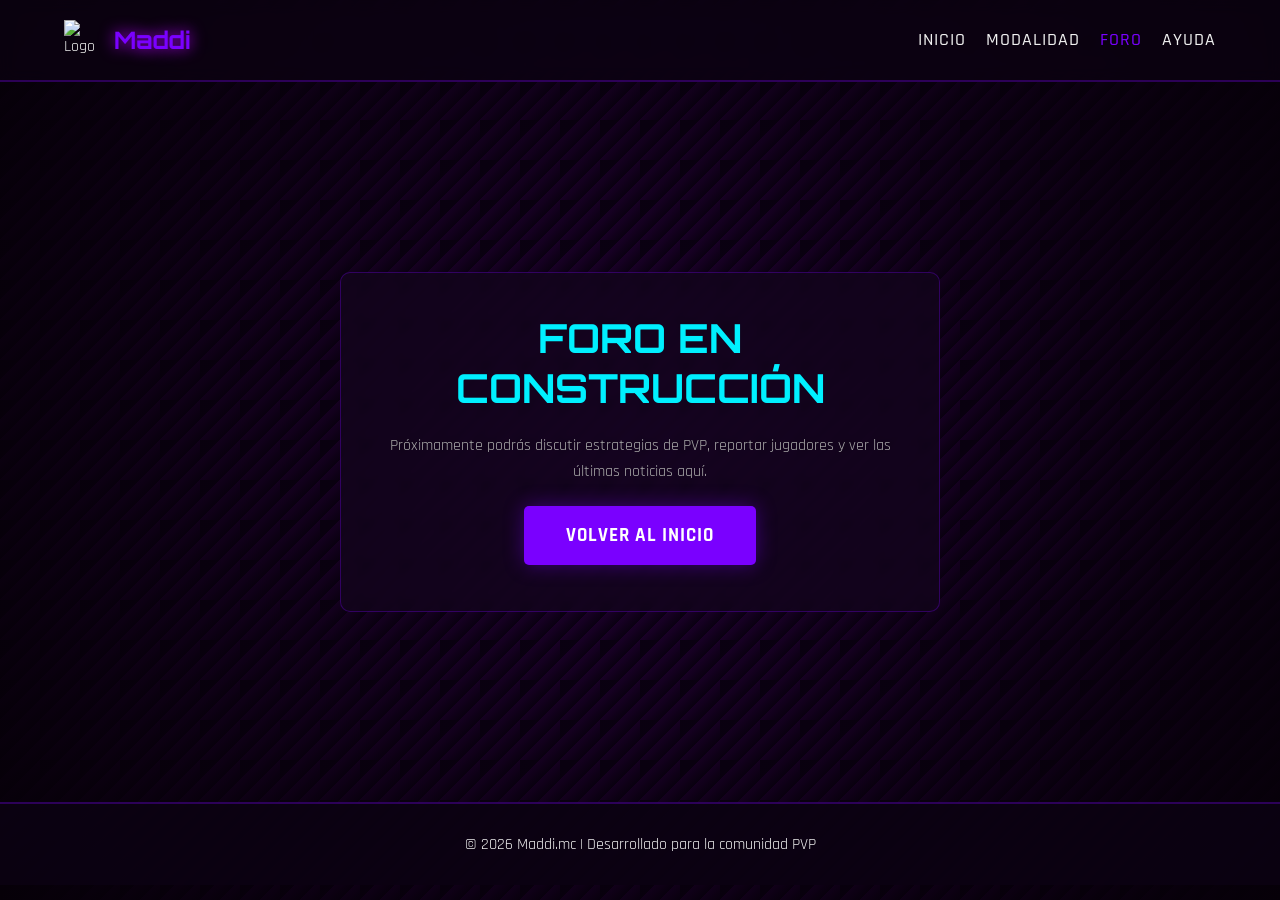
==== pages/foro.html @ 9403ec38 "primera version" ====
<!DOCTYPE html>
<html lang="es">
<head>
    <meta charset="UTF-8">
    <meta name="viewport" content="width=device-width, initial-scale=1.0">
    <title>Foro - Maddi</title>
    <link rel="stylesheet" href="../styles.css">
    <link href="https://fonts.googleapis.com/css2?family=Orbitron:wght@400;700;900&family=Rajdhani:wght@300;500;700&display=swap" rel="stylesheet">
    <link rel="stylesheet" href="https://cdnjs.cloudflare.com/ajax/libs/font-awesome/6.0.0/css/all.min.css">
</head>
<body>
    <div id="war-background"></div>
    <div id="overlay"></div>
    <canvas id="particles-canvas"></canvas>
    
    <nav>
        <div class="nav-brand">
            <img src="../img/icono_maddi.png" alt="Logo Maddi" class="nav-logo">
            <h1>Maddi</h1>
        </div>
        <div class="nav-links">
            <a href="../index.html">Inicio</a>
            <a href="../index.html#fullpvp">Modalidad</a>
            <a href="#" style="color: var(--violet-main);">Foro</a>
            <a href="ayuda.html">Ayuda</a>
        </div>
    </nav>

    <div style="min-height: 80vh; display: flex; justify-content: center; align-items: center; text-align: center; padding: 50px;">
        <div class="info-card" style="max-width: 600px; padding: 40px;">
            <h2 style="font-family: 'Orbitron', sans-serif; font-size: 2.5rem; color: var(--neon-cyan);">FORO EN CONSTRUCCIÓN</h2>
            <p style="margin-top: 20px; color: #aaa;">Próximamente podrás discutir estrategias de PVP, reportar jugadores y ver las últimas noticias aquí.</p>
            <br>
            <a href="../index.html" class="btn btn-store" style="display: inline-block;">Volver al Inicio</a>
        </div>
    </div>

    <footer style="text-align: center; padding: 30px; border-top: 2px solid rgba(122, 0, 255, 0.3); background: rgba(12, 2, 18, 0.9);">
        <p>© 2026 Maddi.mc | Desarrollado para la comunidad PVP</p>
    </footer>

    <script src="../jv.js"></script>
</body>
</html>
---- styles.css ----
/* ===== VARIABLES & RESET ===== */
:root {
    --violet-dark: #0c0212;
    --violet-main: #7a00ff;
    --violet-glow: #b300ff;
    --neon-cyan: #00f0ff;
    --text-white: #f0f0f0;
    --bg-overlay: rgba(0, 0, 0, 0.85);
}
* { margin: 0; padding: 0; box-sizing: border-box; }
body {
    background-color: var(--violet-dark);
    color: var(--text-white);
    font-family: 'Rajdhani', sans-serif;
    overflow-x: hidden;
    min-height: 100vh;
}
a { text-decoration: none; color: inherit; transition: 0.3s; }

/* ===== BACKGROUND MOVIMIENTO GUERRA ===== */
#war-background {
    position: fixed;
    top: 0; left: 0; width: 100%; height: 100%;
    z-index: -2;
    background: linear-gradient(135deg, #0b0014 25%, #1f0030 25%, #0b0014 50%, #1f0030 50%, #0b0014 75%, #1f0030 75%, #0b0014 100%);
    background-size: 40px 40px;
    animation: moveWarBG 20s linear infinite;
}
@keyframes moveWarBG {
    0% { background-position: 0 0; }
    100% { background-position: 40px 40px; }
}

/* OVERLAY OSCURO + PARTÍCULAS DE GUERRA */
#overlay {
    position: fixed;
    top: 0; left: 0; width: 100%; height: 100%;
    background: radial-gradient(circle at center, transparent 0%, #060008 100%);
    z-index: -1;
}
#particles-canvas {
    position: fixed;
    top: 0; left: 0; width: 100%; height: 100%;
    z-index: -1;
    pointer-events: none;
}

/* ===== NAVBAR ===== */
nav {
    display: flex;
    justify-content: space-between;
    align-items: center;
    padding: 20px 5%;
    background: rgba(12, 2, 18, 0.7);
    backdrop-filter: blur(8px);
    border-bottom: 2px solid rgba(122, 0, 255, 0.3);
    position: sticky;
    top: 0;
    z-index: 10;
}
.nav-brand { display: flex; align-items: center; gap: 10px; }
.nav-logo { width: 40px; height: 40px; object-fit: contain; }
.nav-brand h1 { font-family: 'Orbitron', sans-serif; color: var(--violet-main); text-shadow: 0 0 15px var(--violet-glow); font-size: 1.5rem; }
.nav-links { display: flex; gap: 20px; }
.nav-links a { font-size: 1.1rem; font-weight: 500; letter-spacing: 1px; text-transform: uppercase; }
.nav-links a:hover { color: var(--violet-main); text-shadow: 0 0 15px var(--violet-glow); }

/* ===== HERO SECTION ===== */
#hero {
    display: flex;
    flex-direction: column;
    align-items: center;
    justify-content: center;
    min-height: 85vh;
    text-align: center;
    padding: 40px 20px;
}
.main-logo { font-family: 'Orbitron', sans-serif; font-size: 6rem; font-weight: 900; background: linear-gradient(135deg, #a855f7, #7a00ff, #00f0ff); -webkit-background-clip: text; -webkit-text-fill-color: transparent; text-shadow: 0 0 40px rgba(122, 0, 255, 0.4); margin-bottom: 10px; letter-spacing: 5px; }
.ip-address { font-size: 1.5rem; background: rgba(122, 0, 255, 0.2); padding: 10px 30px; border-radius: 30px; border: 1px solid var(--violet-main); display: inline-block; margin-bottom: 30px; cursor: pointer; transition: 0.3s; }
.ip-address:hover { background: rgba(122, 0, 255, 0.4); box-shadow: 0 0 20px var(--violet-glow); }
.buttons { display: flex; gap: 20px; flex-wrap: wrap; justify-content: center; }
.btn {
    display: inline-flex;
    align-items: center;
    gap: 10px;
    padding: 15px 40px;
    border-radius: 5px;
    font-weight: 700;
    font-size: 1.2rem;
    text-transform: uppercase;
    border: 2px solid transparent;
    letter-spacing: 1px;
    position: relative;
    overflow: hidden;
}
.btn-discord { background: #5865F2; color: #fff; box-shadow: 0 0 20px rgba(88, 101, 242, 0.4); }
.btn-discord:hover { transform: scale(1.05); box-shadow: 0 0 40px rgba(88, 101, 242, 0.6); }
.btn-store { background: var(--violet-main); color: #fff; box-shadow: 0 0 20px rgba(122, 0, 255, 0.4); }
.btn-store:hover { transform: scale(1.05); box-shadow: 0 0 40px rgba(122, 0, 255, 0.6); }

/* ===== GENERAL SECTIONS ===== */
section { padding: 80px 10%; }
.section-title { font-family: 'Orbitron', sans-serif; font-size: 2.5rem; text-align: center; color: #fff; margin-bottom: 40px; border-bottom: 3px solid var(--violet-main); padding-bottom: 15px; display: inline-block; }
.box-grid { display: grid; grid-template-columns: repeat(auto-fit, minmax(300px, 1fr)); gap: 30px; }
.info-card {
    background: rgba(20, 5, 30, 0.6);
    border: 1px solid rgba(122, 0, 255, 0.3);
    padding: 25px;
    border-radius: 10px;
    transition: 0.3s;
    backdrop-filter: blur(4px);
}
.info-card:hover { border-color: var(--violet-glow); transform: translateY(-10px); box-shadow: 0 10px 30px rgba(122, 0, 255, 0.2); }
.info-card h3 { color: var(--violet-main); margin-bottom: 15px; font-size: 1.5rem; }
.info-card p { line-height: 1.6; color: #cccccc; }
.event-item {
    display: flex;
    justify-content: space-between;
    align-items: center;
    padding: 10px 0;
    border-bottom: 1px solid rgba(255,255,255,0.05);
}
.event-item:last-child { border: none; }
.event-badge { padding: 5px 15px; border-radius: 20px; font-size: 0.8rem; font-weight: bold; color: white; }

/* ===== ONLINE PLAYERS ===== */
#online-stats { text-align: center; padding: 40px 10%; background: rgba(0, 0, 0, 0.3); }
.counter-box { display: flex; justify-content: center; align-items: center; gap: 20px; flex-wrap: wrap; }
.online-num { font-family: 'Orbitron', sans-serif; font-size: 4rem; color: var(--neon-cyan); text-shadow: 0 0 20px var(--neon-cyan); }
.online-label { font-size: 1.2rem; text-transform: uppercase; letter-spacing: 2px; opacity: 0.8; }

/* ===== TABLE ===== */
.table-container { overflow-x: auto; }
table { width: 100%; border-collapse: collapse; margin-top: 20px; background: rgba(20, 5, 30, 0.5); border-radius: 10px; overflow: hidden; }
thead { background: var(--violet-main); color: white; }
th, td { padding: 15px 20px; text-align: left; border-bottom: 1px solid rgba(255,255,255,0.1); }
tr:hover { background: rgba(122, 0, 255, 0.1); }

/* ===== RESPONSIVE ===== */
@media (max-width: 768px) {
    .main-logo { font-size: 3.5rem; }
    .buttons { flex-direction: column; width: 100%; max-width: 300px; }
    .btn { justify-content: center; width: 100%; }
    nav { flex-direction: column; gap: 20px; }
}
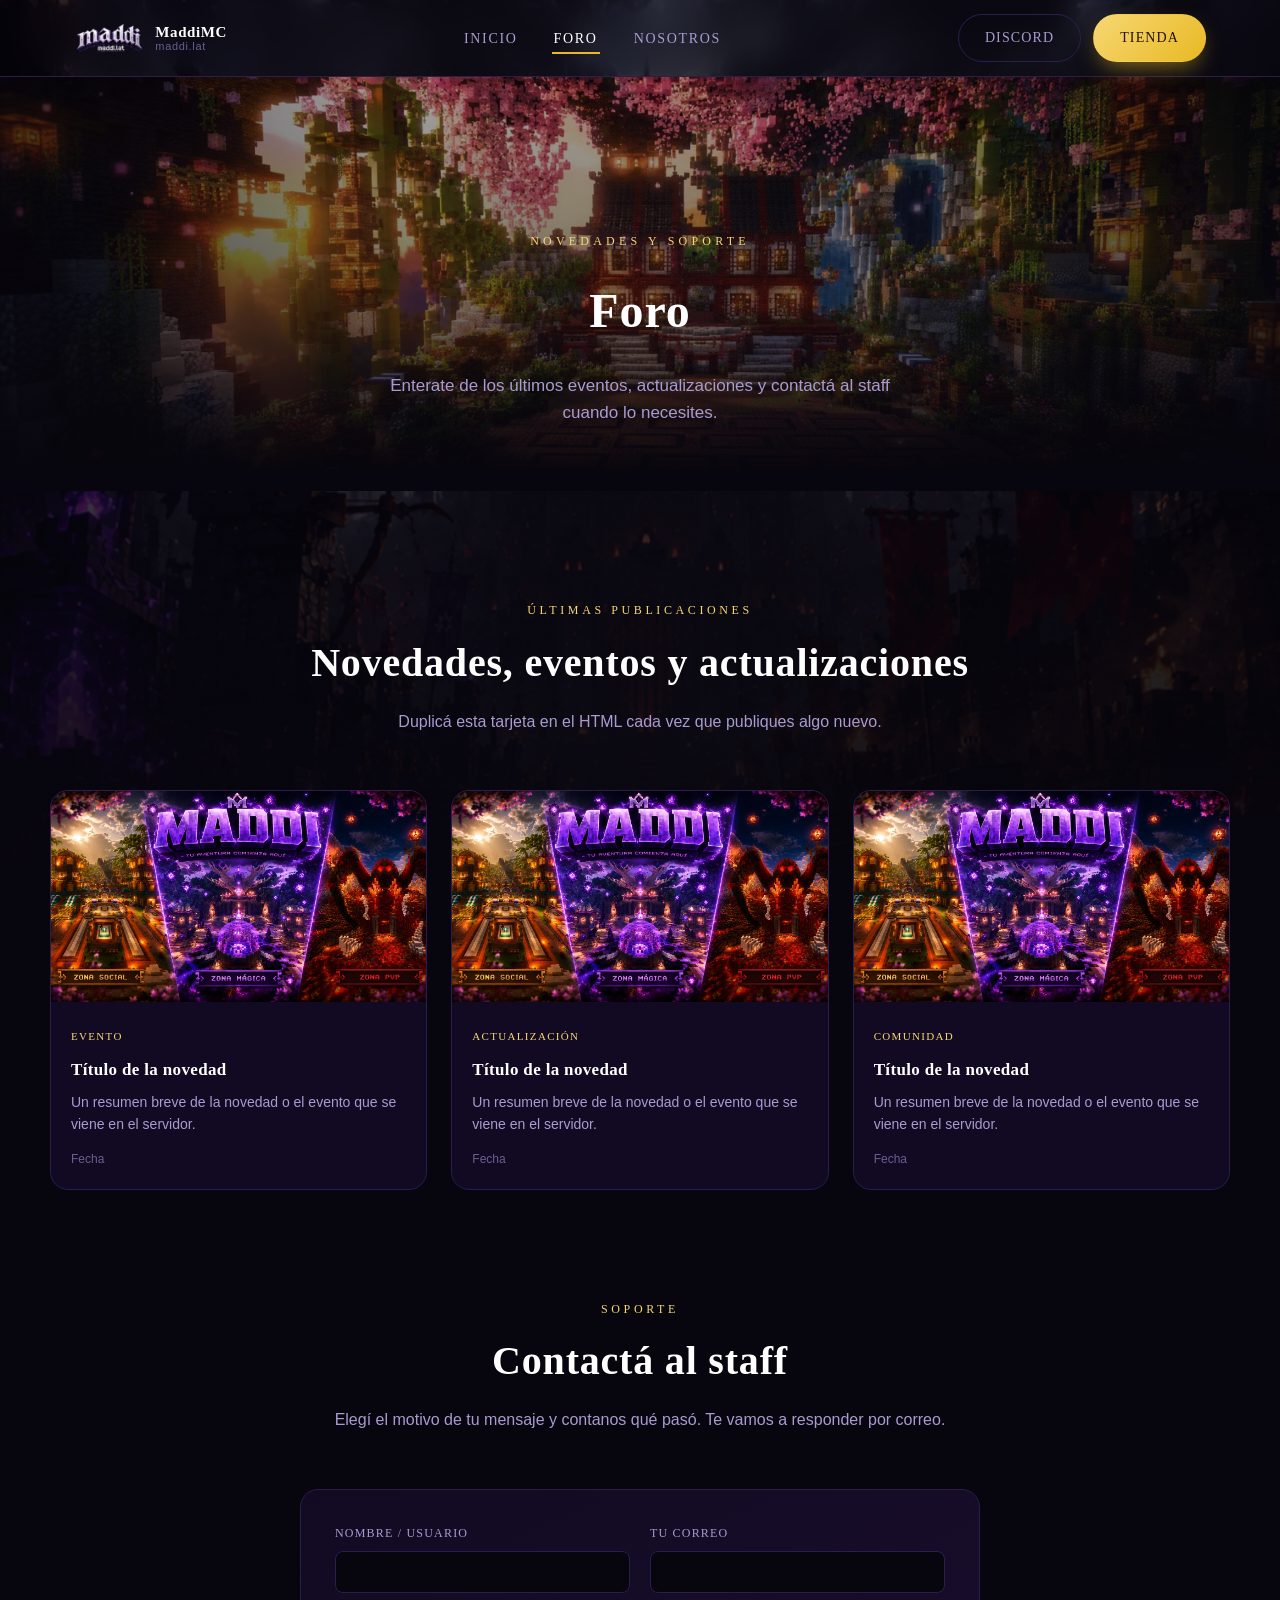
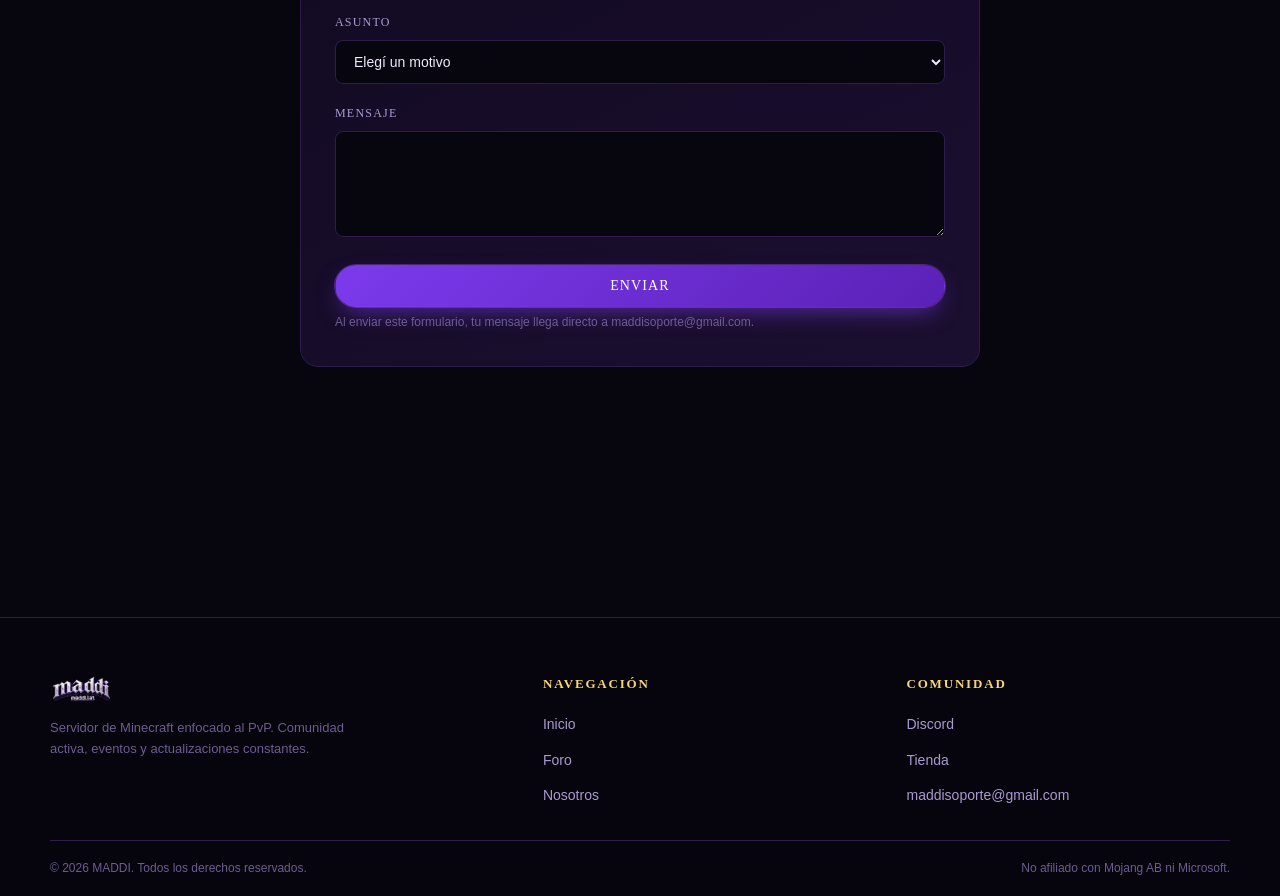
==== commit c0e7f6a3: "se puso otra plantila lpm" ====
--- a/pages/foro.html
+++ b/pages/foro.html
@@ -1,44 +1,202 @@
 <!DOCTYPE html>
 <html lang="es">
 <head>
-    <meta charset="UTF-8">
-    <meta name="viewport" content="width=device-width, initial-scale=1.0">
-    <title>Foro - Maddi</title>
-    <link rel="stylesheet" href="../styles.css">
-    <link href="https://fonts.googleapis.com/css2?family=Orbitron:wght@400;700;900&family=Rajdhani:wght@300;500;700&display=swap" rel="stylesheet">
-    <link rel="stylesheet" href="https://cdnjs.cloudflare.com/ajax/libs/font-awesome/6.0.0/css/all.min.css">
+<meta charset="UTF-8">
+<meta name="viewport" content="width=device-width, initial-scale=1, shrink-to-fit=no">
+<title>Foro — MADDI</title>
+<meta name="description" content="Novedades, eventos, actualizaciones y contacto con el soporte de MADDI.">
+<link rel="icon" type="image/webp" href="../img/logo.webp">
+<link rel="preconnect" href="https://fonts.googleapis.com">
+<link rel="preconnect" href="https://fonts.gstatic.com" crossorigin>
+<link href="https://fonts.googleapis.com/css2?family=Cinzel:wght@500;600;700;900&family=Inter:wght@400;500;600&display=swap" rel="stylesheet">
+<link rel="stylesheet" href="../style.css">
 </head>
 <body>
-    <div id="war-background"></div>
-    <div id="overlay"></div>
-    <canvas id="particles-canvas"></canvas>
-    
-    <nav>
-        <div class="nav-brand">
-            <img src="../img/icono_maddi.png" alt="Logo Maddi" class="nav-logo">
-            <h1>Maddi</h1>
-        </div>
-        <div class="nav-links">
-            <a href="../index.html">Inicio</a>
-            <a href="../index.html#fullpvp">Modalidad</a>
-            <a href="#" style="color: var(--violet-main);">Foro</a>
-            <a href="ayuda.html">Ayuda</a>
-        </div>
-    </nav>
-
-    <div style="min-height: 80vh; display: flex; justify-content: center; align-items: center; text-align: center; padding: 50px;">
-        <div class="info-card" style="max-width: 600px; padding: 40px;">
-            <h2 style="font-family: 'Orbitron', sans-serif; font-size: 2.5rem; color: var(--neon-cyan);">FORO EN CONSTRUCCIÓN</h2>
-            <p style="margin-top: 20px; color: #aaa;">Próximamente podrás discutir estrategias de PVP, reportar jugadores y ver las últimas noticias aquí.</p>
-            <br>
-            <a href="../index.html" class="btn btn-store" style="display: inline-block;">Volver al Inicio</a>
-        </div>
-    </div>
-
-    <footer style="text-align: center; padding: 30px; border-top: 2px solid rgba(122, 0, 255, 0.3); background: rgba(12, 2, 18, 0.9);">
-        <p>© 2026 Maddi.mc | Desarrollado para la comunidad PVP</p>
-    </footer>
-
-    <script src="../jv.js"></script>
+
+<div class="bg-scene" aria-hidden="true">
+  <img class="bg-scene__image" src="../img/fondol.webp" alt="">
+  <div class="bg-scene__lightning bg-scene__lightning--a"></div>
+  <div class="bg-scene__lightning bg-scene__lightning--b"></div>
+  <div class="bg-scene__sparkles" aria-hidden="true">
+    <span class="spark spark--v1"></span>
+    <span class="spark spark--v2"></span>
+    <span class="spark spark--v3"></span>
+    <span class="spark spark--c1"></span>
+    <span class="spark spark--c2"></span>
+    <span class="spark spark--c3"></span>
+  </div>
+  <div class="bg-scene__vignette"></div>
+</div>
+
+<header class="site-header">
+  <nav class="nav">
+    <a href="../index.html" class="nav__brand">
+      <img src="../img/logo.webp" alt="MADDI">
+      <span class="nav__brand-text">
+        <span class="nav__brand-title">MaddiMC</span>
+        <span class="nav__brand-ip">maddi.lat</span>
+      </span>
+    </a>
+    <button class="nav__toggle" aria-label="Abrir menú" aria-expanded="false">☰</button>
+    <ul class="nav__links">
+      <li><a href="../index.html">Inicio</a></li>
+      <li><a href="foro.html" aria-current="page">Foro</a></li>
+      <li><a href="nosotros.html">Nosotros</a></li>
+    </ul>
+    <div class="nav__actions">
+      <a class="btn btn--ghost" href="https://discord.gg/pamfXC4zZ" target="_blank" rel="noopener">Discord</a>
+      <a class="btn btn--gold" href="#" target="_blank" rel="noopener">Tienda</a>
+    </div>
+  </nav>
+</header>
+
+<main>
+
+  <section class="hero hero--compact">
+    <img class="hero__bg" src="../img/banner.webp" alt="">
+    <div class="hero__overlay"></div>
+    <div class="hero__particles" aria-hidden="true"></div>
+    <div class="hero__content">
+      <span class="hero__eyebrow">Novedades y soporte</span>
+      <h1 style="font-size:clamp(30px,5vw,48px);">Foro</h1>
+      <p class="hero__tagline">Enterate de los últimos eventos, actualizaciones y contactá al staff cuando lo necesites.</p>
+    </div>
+  </section>
+
+  <!-- ============ NOVEDADES ============ -->
+  <section class="section container">
+    <div class="section__head">
+      <span class="section__eyebrow">Últimas publicaciones</span>
+      <h2 class="section__title">Novedades, eventos y actualizaciones</h2>
+      <p class="section__lede" style="margin-inline:auto;">Duplicá esta tarjeta en el HTML cada vez que publiques algo nuevo.</p>
+    </div>
+
+    <div class="news-grid">
+      <article class="news-card">
+        <div class="news-card__img">
+          <!-- Reemplazar por la imagen real de la publicación -->
+          <img src="../img/zonas-banner.webp" alt="">
+        </div>
+        <div class="news-card__body">
+          <span class="news-card__tag">Evento</span>
+          <h3 class="news-card__title">Título de la novedad</h3>
+          <p class="news-card__excerpt">Un resumen breve de la novedad o el evento que se viene en el servidor.</p>
+          <p class="news-card__date">Fecha</p>
+        </div>
+      </article>
+
+      <article class="news-card">
+        <div class="news-card__img">
+          <img src="../img/zonas-banner.webp" alt="">
+        </div>
+        <div class="news-card__body">
+          <span class="news-card__tag">Actualización</span>
+          <h3 class="news-card__title">Título de la novedad</h3>
+          <p class="news-card__excerpt">Un resumen breve de la novedad o el evento que se viene en el servidor.</p>
+          <p class="news-card__date">Fecha</p>
+        </div>
+      </article>
+
+      <article class="news-card">
+        <div class="news-card__img">
+          <img src="../img/zonas-banner.webp" alt="">
+        </div>
+        <div class="news-card__body">
+          <span class="news-card__tag">Comunidad</span>
+          <h3 class="news-card__title">Título de la novedad</h3>
+          <p class="news-card__excerpt">Un resumen breve de la novedad o el evento que se viene en el servidor.</p>
+          <p class="news-card__date">Fecha</p>
+        </div>
+      </article>
+    </div>
+  </section>
+
+  <!-- ============ FORMULARIO DE CONTACTO ============ -->
+  <section class="section section--end container" id="contacto">
+    <div class="section__head">
+      <span class="section__eyebrow">Soporte</span>
+      <h2 class="section__title">Contactá al staff</h2>
+      <p class="section__lede" style="margin-inline:auto;">Elegí el motivo de tu mensaje y contanos qué pasó. Te vamos a responder por correo.</p>
+    </div>
+
+    <div class="form-panel" style="max-width:680px; margin:0 auto;">
+      <!--
+        Este formulario usa FormSubmit (https://formsubmit.co) para enviar el
+        mensaje directo a maddisoporte@gmail.com sin necesitar un backend
+        propio. La primera vez que alguien lo envíe, FormSubmit le manda un
+        correo de activación a esa casilla que hay que confirmar una sola vez.
+      -->
+      <form action="https://formsubmit.co/maddisoporte@gmail.com" method="POST" data-contact-form>
+        <input type="hidden" name="_subject" value="Nuevo mensaje desde el Foro de MADDI">
+        <input type="hidden" name="_captcha" value="true">
+        <input type="hidden" name="_template" value="table">
+
+        <div class="field-row">
+          <div class="field">
+            <label for="nombre">Nombre / usuario</label>
+            <input type="text" id="nombre" name="Nombre" required>
+          </div>
+          <div class="field">
+            <label for="email">Tu correo</label>
+            <input type="email" id="email" name="Correo" required>
+          </div>
+        </div>
+
+        <div class="field">
+          <label for="asunto">Asunto</label>
+          <select id="asunto" name="Asunto" required>
+            <option value="" disabled selected>Elegí un motivo</option>
+            <option value="Reportar abuso">Reportar abuso</option>
+            <option value="Reportar problema">Reportar problema</option>
+            <option value="Consultas">Consultas</option>
+          </select>
+        </div>
+
+        <div class="field">
+          <label for="mensaje">Mensaje</label>
+          <textarea id="mensaje" name="Mensaje" rows="5" required></textarea>
+        </div>
+
+        <button type="submit" class="btn btn--violet" style="width:100%;">Enviar</button>
+        <p class="form-note">Al enviar este formulario, tu mensaje llega directo a maddisoporte@gmail.com.</p>
+        <p class="form-status" data-form-status></p>
+      </form>
+    </div>
+  </section>
+
+</main>
+
+<footer class="site-footer">
+  <div class="container footer-grid">
+    <div>
+      <div class="footer-brand">
+        <img src="../img/logo.webp" alt="MADDI">
+      </div>
+      <p class="footer-note">Servidor de Minecraft enfocado al PvP. Comunidad activa, eventos y actualizaciones constantes.</p>
+    </div>
+    <div>
+      <h4>Navegación</h4>
+      <ul>
+        <li><a href="../index.html">Inicio</a></li>
+        <li><a href="foro.html">Foro</a></li>
+        <li><a href="nosotros.html">Nosotros</a></li>
+      </ul>
+    </div>
+    <div>
+      <h4>Comunidad</h4>
+      <ul>
+        <li><a href="https://discord.gg/pamfXC4zZ" target="_blank" rel="noopener">Discord</a></li>
+        <li><a href="#" target="_blank" rel="noopener">Tienda</a></li>
+        <li><a href="mailto:maddisoporte@gmail.com">maddisoporte@gmail.com</a></li>
+      </ul>
+    </div>
+  </div>
+  <div class="container footer-bottom">
+    <span>© 2026 MADDI. Todos los derechos reservados.</span>
+    <span>No afiliado con Mojang AB ni Microsoft.</span>
+  </div>
+</footer>
+
+<script src="../main.js"></script>
 </body>
-</html>+</html>
--- a/style.css
+++ b/style.css
@@ -0,0 +1,1144 @@
+/* ==========================================================================
+   MADDI — Servidor PvP de Minecraft
+   Sistema de diseño: oscuro / violeta imperial, tipografía elegante y ruda
+   ========================================================================== */
+
+:root {
+  /* Color */
+  --void:        #07050d;   /* fondo base, casi negro */
+  --deep:        #120a22;   /* paneles / secciones */
+  --deep-2:      #1b0f30;   /* paneles elevados */
+  --line:        #2c1d4d;   /* bordes sutiles */
+  --violet:      #7c3aed;   /* violeta primario */
+  --violet-2:    #a855f7;   /* violeta brillante / glow */
+  --violet-soft: rgba(124, 58, 237, 0.18);
+  --gold:        #e8b923;   /* acento tienda / CTA cálido */
+  --gold-2:      #f7d774;
+  --crimson:     #c0293b;   /* acento zona PvP */
+  --text:        #efe9fb;
+  --text-muted:  #a99bd1;
+  --text-faint:  #6c5d92;
+
+  /* Type */
+  --font-display: "Cinzel", "Georgia", serif;
+  --font-body: "Inter", -apple-system, "Segoe UI", sans-serif;
+
+  /* Layout */
+  --max-w: 1180px;
+  --radius: 10px;
+  --radius-lg: 18px;
+}
+
+*, *::before, *::after { box-sizing: border-box; }
+
+html { scroll-behavior: smooth; }
+
+body {
+  margin: 0;
+  position: relative;
+  z-index: 0;
+  background: var(--void);
+  color: var(--text);
+  font-family: var(--font-body);
+  font-size: 16px;
+  line-height: 1.6;
+  -webkit-font-smoothing: antialiased;
+  overflow-x: hidden;
+}
+
+img { max-width: 100%; display: block; }
+
+a { color: inherit; text-decoration: none; }
+
+.container {
+  max-width: var(--max-w);
+  margin: 0 auto;
+  padding: 0 24px;
+}
+
+h1, h2, h3, h4 {
+  font-family: var(--font-display);
+  margin: 0;
+  color: #fff;
+  letter-spacing: 0.02em;
+}
+
+p { margin: 0; }
+
+::selection { background: var(--violet); color: #fff; }
+
+/* Foco visible accesible */
+a:focus-visible,
+button:focus-visible,
+input:focus-visible,
+select:focus-visible,
+textarea:focus-visible {
+  outline: 2px solid var(--gold);
+  outline-offset: 3px;
+}
+
+/* ==========================================================================
+   FONDO GENERAL — imagen de batalla fija con parpadeo de rayos
+   No debe robar foco del contenido: overlays oscuros + blur leve
+   ========================================================================== */
+
+.bg-scene {
+  position: fixed;
+  inset: 0;
+  z-index: -3;
+  background: var(--void);
+}
+
+.bg-scene__image {
+  position: absolute;
+  inset: 0;
+  width: 100%;
+  height: 100%;
+  object-fit: cover;
+  object-position: center 25%;
+  opacity: 1;
+  filter: saturate(1) contrast(1.05);
+}
+
+.bg-scene__lightning {
+  position: absolute;
+  inset: 0;
+  mix-blend-mode: screen;
+  opacity: 0;
+  pointer-events: none;
+}
+
+.bg-scene__lightning--a {
+  background: radial-gradient(ellipse 55% 38% at 50% 12%, rgba(186, 120, 255, 0.95), rgba(124, 58, 237, 0.35) 45%, transparent 72%);
+  animation: lightning-burst-a 8s infinite;
+}
+
+.bg-scene__lightning--b {
+  background: radial-gradient(ellipse 40% 30% at 22% 8%, rgba(168, 85, 247, 0.9), transparent 68%);
+  animation: lightning-burst-b 11s infinite;
+  animation-delay: 2.4s;
+}
+
+@keyframes lightning-burst-a {
+  0%, 88%, 100% { opacity: 0; }
+  88.4% { opacity: 1; }
+  88.7% { opacity: 0.15; }
+  89% { opacity: 0.85; }
+  89.4% { opacity: 0; }
+  93% { opacity: 0; }
+  93.3% { opacity: 0.6; }
+  93.6% { opacity: 0; }
+}
+
+@keyframes lightning-burst-b {
+  0%, 91%, 100% { opacity: 0; }
+  91.3% { opacity: 0.9; }
+  91.6% { opacity: 0.1; }
+  92% { opacity: 0.7; }
+  92.3% { opacity: 0; }
+  96.5% { opacity: 0; }
+  96.8% { opacity: 0.5; }
+  97.1% { opacity: 0; }
+}
+
+/* ---------- Destellos violeta/celeste sobre las armaduras del fondo ---------- */
+
+.bg-scene__sparkles {
+  position: absolute;
+  inset: 0;
+  pointer-events: none;
+}
+
+.spark {
+  position: absolute;
+  width: 120px;
+  height: 120px;
+  border-radius: 50%;
+  transform: translate(-50%, -50%) scale(0.7);
+  mix-blend-mode: screen;
+  filter: blur(3px);
+  opacity: 0;
+  animation-name: spark-twinkle;
+  animation-timing-function: ease-in-out;
+  animation-iteration-count: infinite;
+}
+
+@keyframes spark-twinkle {
+  0%, 100% { opacity: 0; transform: translate(-50%, -50%) scale(0.65); }
+  50% { opacity: var(--spark-max, 0.75); transform: translate(-50%, -50%) scale(1); }
+}
+
+/* violeta — lado izquierdo, donde el fondo ya tiene espadas y armaduras moradas */
+.spark--v1 {
+  top: 63%; left: 7%;
+  width: 150px; height: 150px;
+  background: radial-gradient(circle, rgba(196, 140, 255, 0.9) 0%, transparent 70%);
+  --spark-max: 0.85;
+  animation-duration: 4.5s;
+  animation-delay: 0.2s;
+}
+.spark--v2 {
+  top: 48%; left: 4%;
+  width: 100px; height: 100px;
+  background: radial-gradient(circle, rgba(168, 85, 247, 0.85) 0%, transparent 70%);
+  --spark-max: 0.7;
+  animation-duration: 6s;
+  animation-delay: 1.8s;
+}
+.spark--v3 {
+  top: 77%; left: 13%;
+  width: 90px; height: 90px;
+  background: radial-gradient(circle, rgba(216, 160, 255, 0.85) 0%, transparent 70%);
+  --spark-max: 0.65;
+  animation-duration: 5.2s;
+  animation-delay: 3.1s;
+}
+
+/* celeste — lado derecho, donde el fondo tiene armadura de diamante */
+.spark--c1 {
+  top: 66%; left: 91%;
+  width: 140px; height: 140px;
+  background: radial-gradient(circle, rgba(120, 230, 255, 0.9) 0%, transparent 70%);
+  --spark-max: 0.85;
+  animation-duration: 4.8s;
+  animation-delay: 0.9s;
+}
+.spark--c2 {
+  top: 80%; left: 86%;
+  width: 100px; height: 100px;
+  background: radial-gradient(circle, rgba(94, 210, 245, 0.85) 0%, transparent 70%);
+  --spark-max: 0.7;
+  animation-duration: 5.6s;
+  animation-delay: 2.5s;
+}
+.spark--c3 {
+  top: 56%; left: 96%;
+  width: 80px; height: 80px;
+  background: radial-gradient(circle, rgba(150, 235, 255, 0.85) 0%, transparent 70%);
+  --spark-max: 0.6;
+  animation-duration: 4.2s;
+  animation-delay: 1.3s;
+}
+
+@media (prefers-reduced-motion: reduce) {
+  .bg-scene__lightning--a,
+  .bg-scene__lightning--b,
+  .spark { animation: none; opacity: 0; }
+}
+
+.bg-scene__vignette {
+  position: absolute;
+  inset: 0;
+  background:
+    linear-gradient(180deg, rgba(7,5,13,0.18) 0%, rgba(7,5,13,0.4) 45%, rgba(7,5,13,0.8) 82%, var(--void) 100%),
+    radial-gradient(ellipse 90% 55% at 50% 0%, transparent 55%, rgba(7,5,13,0.6) 100%);
+}
+
+@media (prefers-reduced-motion: reduce) {
+  .bg-scene__lightning { animation: none; opacity: 0; }
+}
+
+/* ==========================================================================
+   HEADER / NAV
+   ========================================================================== */
+
+.site-header {
+  position: sticky;
+  top: 0;
+  z-index: 100;
+  background: rgba(7, 5, 13, 0.72);
+  backdrop-filter: blur(14px);
+  border-bottom: 1px solid var(--line);
+}
+
+.nav {
+  display: flex;
+  align-items: center;
+  justify-content: space-between;
+  padding: 14px 24px;
+  max-width: var(--max-w);
+  margin: 0 auto;
+  gap: 20px;
+}
+
+.nav__brand {
+  display: flex;
+  align-items: center;
+  gap: 10px;
+}
+
+.nav__brand img {
+  height: 34px;
+  width: auto;
+}
+
+.nav__brand-text {
+  display: flex;
+  flex-direction: column;
+  line-height: 1.1;
+}
+
+.nav__brand-title {
+  font-family: var(--font-display);
+  font-size: 15px;
+  font-weight: 700;
+  letter-spacing: 0.04em;
+  color: #fff;
+}
+
+.nav__brand-ip {
+  font-size: 11px;
+  letter-spacing: 0.06em;
+  color: var(--text-faint);
+}
+
+.nav__links {
+  display: flex;
+  gap: 32px;
+  list-style: none;
+  margin: 0;
+  padding: 0;
+}
+
+.nav__links a {
+  font-family: var(--font-display);
+  font-size: 14px;
+  letter-spacing: 0.12em;
+  text-transform: uppercase;
+  color: var(--text-muted);
+  padding: 6px 2px;
+  position: relative;
+  transition: color 0.2s ease;
+}
+
+.nav__links a::after {
+  content: "";
+  position: absolute;
+  left: 0; right: 100%;
+  bottom: -2px;
+  height: 2px;
+  background: var(--gold);
+  transition: right 0.25s ease;
+}
+
+.nav__links a:hover,
+.nav__links a[aria-current="page"] {
+  color: #fff;
+}
+
+.nav__links a:hover::after,
+.nav__links a[aria-current="page"]::after {
+  right: 0;
+}
+
+.nav__actions {
+  display: flex;
+  gap: 12px;
+  align-items: center;
+}
+
+.nav__toggle {
+  display: none;
+  background: none;
+  border: 1px solid var(--line);
+  border-radius: 8px;
+  color: #fff;
+  padding: 8px 10px;
+  font-size: 18px;
+}
+
+/* ==========================================================================
+   BOTONES
+   ========================================================================== */
+
+.btn {
+  display: inline-flex;
+  align-items: center;
+  justify-content: center;
+  gap: 8px;
+  font-family: var(--font-display);
+  font-size: 14px;
+  letter-spacing: 0.08em;
+  text-transform: uppercase;
+  padding: 12px 26px;
+  border-radius: 999px;
+  border: 1px solid transparent;
+  cursor: pointer;
+  transition: transform 0.18s ease, box-shadow 0.18s ease, filter 0.18s ease;
+  white-space: nowrap;
+}
+
+.btn:hover { transform: translateY(-2px); }
+
+.btn--violet {
+  background: linear-gradient(135deg, var(--violet), #5b21b6);
+  color: #fff;
+  box-shadow: 0 0 0 1px rgba(168,85,247,0.35), 0 10px 24px -8px rgba(124,58,237,0.7);
+}
+.btn--violet:hover { box-shadow: 0 0 0 1px rgba(168,85,247,0.6), 0 14px 30px -6px rgba(168,85,247,0.85); }
+
+.btn--gold {
+  background: linear-gradient(135deg, var(--gold-2), var(--gold));
+  color: #241205;
+  box-shadow: 0 10px 24px -8px rgba(232,185,35,0.65);
+}
+.btn--gold:hover { filter: brightness(1.08); box-shadow: 0 14px 30px -6px rgba(232,185,35,0.85); }
+
+.btn--ghost {
+  background: transparent;
+  border-color: var(--line);
+  color: var(--text-muted);
+}
+.btn--ghost:hover { color: #fff; border-color: var(--violet-2); }
+
+.btn--icon img { height: 20px; width: 20px; }
+
+/* ==========================================================================
+   HERO (Inicio)
+   ========================================================================== */
+
+.hero {
+  position: relative;
+  min-height: 78vh;
+  display: flex;
+  flex-direction: column;
+  align-items: center;
+  justify-content: center;
+  text-align: center;
+  overflow: hidden;
+  padding: 140px 24px 90px;
+}
+
+.hero__bg {
+  position: absolute;
+  inset: 0;
+  z-index: -2;
+  width: 100%;
+  height: 100%;
+  object-fit: cover;
+  object-position: center 38%;
+}
+
+.hero__overlay {
+  position: absolute;
+  inset: 0;
+  z-index: -1;
+  background:
+    linear-gradient(180deg, rgba(7,5,13,0.35) 0%, rgba(7,5,13,0.55) 55%, var(--void) 96%),
+    linear-gradient(90deg, rgba(7,5,13,0.55), transparent 30%, transparent 70%, rgba(7,5,13,0.55));
+}
+
+.hero__particles {
+  position: absolute;
+  inset: 0;
+  z-index: 1;
+  pointer-events: none;
+  overflow: hidden;
+}
+
+.petal {
+  position: absolute;
+  top: -40px;
+  width: 10px;
+  height: 10px;
+  border-radius: 60% 0 60% 0;
+  background: linear-gradient(135deg, #f0abfc, var(--violet-2));
+  opacity: 0.75;
+  animation: petal-fall linear infinite;
+}
+
+@keyframes petal-fall {
+  0%   { transform: translateY(0) translateX(0) rotate(0deg); opacity: 0; }
+  8%   { opacity: 0.8; }
+  100% { transform: translateY(110vh) translateX(var(--drift, 40px)) rotate(340deg); opacity: 0; }
+}
+
+@media (prefers-reduced-motion: reduce) {
+  .petal { animation: none; display: none; }
+}
+
+.hero__content {
+  position: relative;
+  z-index: 2;
+  display: flex;
+  flex-direction: column;
+  align-items: center;
+  gap: 22px;
+}
+
+.hero__eyebrow {
+  font-family: var(--font-display);
+  letter-spacing: 0.35em;
+  text-transform: uppercase;
+  font-size: 12px;
+  color: var(--gold-2);
+}
+
+.hero__logo {
+  width: min(420px, 70vw);
+  animation: logo-float 6s ease-in-out infinite;
+}
+
+@keyframes logo-float {
+  0%, 100% {
+    transform: translateY(0);
+    filter: drop-shadow(0 0 34px rgba(124,58,237,0.5)) drop-shadow(0 14px 18px rgba(0,0,0,0.5));
+  }
+  50% {
+    transform: translateY(-10px);
+    filter: drop-shadow(0 0 54px rgba(168,85,247,0.75)) drop-shadow(0 22px 22px rgba(0,0,0,0.55));
+  }
+}
+
+@media (prefers-reduced-motion: reduce) {
+  .hero__logo { animation: none; filter: drop-shadow(0 0 40px rgba(124,58,237,0.55)); }
+}
+
+.hero__tagline {
+  max-width: 560px;
+  color: var(--text-muted);
+  font-size: 17px;
+}
+
+.hero__actions {
+  display: flex;
+  gap: 16px;
+  flex-wrap: wrap;
+  justify-content: center;
+  margin-top: 6px;
+}
+
+.hero--compact {
+  min-height: 46vh;
+  padding-top: 150px;
+  padding-bottom: 60px;
+}
+
+.hero__status {
+  display: flex;
+  gap: 10px;
+  align-items: center;
+  font-family: var(--font-display);
+  font-size: 13px;
+  letter-spacing: 0.08em;
+  text-transform: uppercase;
+  color: var(--text-muted);
+}
+
+.status-dot {
+  width: 9px; height: 9px;
+  border-radius: 50%;
+  background: #3fce6a;
+  box-shadow: 0 0 10px #3fce6a;
+}
+.status-dot--off { background: #6c5d92; box-shadow: none; }
+
+/* ==========================================================================
+   IP BOX
+   ========================================================================== */
+
+.ip-panel {
+  position: relative;
+  z-index: 3;
+  margin: -46px auto 0;
+  max-width: 760px;
+  display: grid;
+  grid-template-columns: 1fr auto;
+  gap: 1px;
+  background: var(--line);
+  border-radius: var(--radius-lg);
+  overflow: hidden;
+  border: 1px solid var(--line);
+  box-shadow: 0 30px 60px -20px rgba(0,0,0,0.7);
+}
+
+.ip-panel__main {
+  background: var(--deep);
+  padding: 22px 28px;
+  display: flex;
+  align-items: center;
+  gap: 18px;
+  flex-wrap: wrap;
+}
+
+.ip-panel__label {
+  font-family: var(--font-display);
+  font-size: 12px;
+  letter-spacing: 0.14em;
+  text-transform: uppercase;
+  color: var(--text-faint);
+}
+
+.ip-panel__value {
+  font-family: var(--font-display);
+  font-size: 22px;
+  color: #fff;
+  letter-spacing: 0.03em;
+}
+
+.ip-panel__copy {
+  margin-left: auto;
+  background: var(--violet-soft);
+  border: 1px solid var(--violet);
+  color: #fff;
+  border-radius: 8px;
+  padding: 10px 18px;
+  font-family: var(--font-display);
+  font-size: 13px;
+  letter-spacing: 0.08em;
+  text-transform: uppercase;
+  cursor: pointer;
+  transition: background 0.2s ease;
+}
+.ip-panel__copy:hover { background: rgba(124,58,237,0.35); }
+.ip-panel__copy[data-copied="true"] { background: #21593a; border-color: #3fce6a; }
+
+.ip-panel__stats {
+  background: var(--deep-2);
+  display: flex;
+  align-items: stretch;
+}
+
+.ip-stat {
+  padding: 16px 26px;
+  display: flex;
+  flex-direction: column;
+  justify-content: center;
+  gap: 2px;
+  border-left: 1px solid var(--line);
+  min-width: 130px;
+}
+
+.ip-stat__value {
+  font-family: var(--font-display);
+  font-size: 20px;
+  color: var(--gold-2);
+}
+
+.ip-stat__label {
+  font-size: 11px;
+  letter-spacing: 0.1em;
+  text-transform: uppercase;
+  color: var(--text-faint);
+}
+
+@media (max-width: 640px) {
+  .ip-panel { grid-template-columns: 1fr; }
+  .ip-panel__stats { flex-direction: row; }
+}
+
+/* ==========================================================================
+   SECCIONES GENERALES
+   ========================================================================== */
+
+.section {
+  padding: 110px 0 0;
+  position: relative;
+}
+
+.section__eyebrow {
+  font-family: var(--font-display);
+  font-size: 12px;
+  letter-spacing: 0.3em;
+  text-transform: uppercase;
+  color: var(--gold-2);
+  margin-bottom: 10px;
+  display: block;
+}
+
+.section__title {
+  font-size: clamp(28px, 4vw, 40px);
+}
+
+.section__lede {
+  color: var(--text-muted);
+  max-width: 640px;
+  margin-top: 14px;
+  font-size: 16px;
+}
+
+.section__head {
+  text-align: center;
+  margin: 0 auto 56px;
+  max-width: 700px;
+}
+
+/* Divisor con forma de rayo, elemento distintivo de la marca */
+.divider {
+  width: 100%;
+  height: 46px;
+  margin: 0 auto;
+  display: block;
+  color: var(--violet);
+  opacity: 0.55;
+}
+
+/* ==========================================================================
+   NOSOTROS (about) — panel presentación
+   ========================================================================== */
+
+.about-grid {
+  display: grid;
+  grid-template-columns: 1.1fr 0.9fr;
+  gap: 28px;
+  align-items: stretch;
+}
+
+.panel {
+  background: linear-gradient(155deg, var(--deep), var(--deep-2));
+  border: 1px solid var(--line);
+  border-radius: var(--radius-lg);
+  padding: 30px;
+}
+
+.panel--glow {
+  border-color: rgba(168,85,247,0.35);
+  box-shadow: 0 0 0 1px rgba(168,85,247,0.12), 0 25px 60px -30px rgba(124,58,237,0.6);
+}
+
+.panel h3 {
+  font-size: 18px;
+  color: var(--gold-2);
+  letter-spacing: 0.04em;
+  margin-bottom: 12px;
+}
+
+.panel p + p { margin-top: 14px; }
+
+.panel p { color: var(--text-muted); }
+
+.featured-shot {
+  border-radius: var(--radius-lg);
+  overflow: hidden;
+  border: 1px solid var(--line);
+  position: relative;
+}
+
+.featured-shot img { width: 100%; height: 100%; object-fit: cover; }
+
+.featured-shot__tag {
+  position: absolute;
+  top: 16px; right: 16px;
+  background: rgba(7,5,13,0.7);
+  border: 1px solid var(--gold-2);
+  color: var(--gold-2);
+  font-family: var(--font-display);
+  font-size: 11px;
+  letter-spacing: 0.1em;
+  text-transform: uppercase;
+  padding: 6px 12px;
+  border-radius: 999px;
+  backdrop-filter: blur(6px);
+}
+
+/* ==========================================================================
+   ZONAS (banner de zonas del servidor)
+   ========================================================================== */
+
+.zones {
+  position: relative;
+  border-radius: var(--radius-lg);
+  overflow: hidden;
+  border: 1px solid var(--line);
+}
+
+.zones img {
+  width: 100%;
+  display: block;
+}
+
+.zones__caption {
+  text-align: center;
+  color: var(--text-faint);
+  font-size: 13px;
+  margin-top: 12px;
+}
+
+/* ==========================================================================
+   TIENDA CTA
+   ========================================================================== */
+
+.shop-cta {
+  display: grid;
+  grid-template-columns: auto 1fr auto;
+  align-items: center;
+  gap: 28px;
+  background: radial-gradient(ellipse 120% 140% at 0% 0%, rgba(232,185,35,0.12), transparent 60%), var(--deep);
+  border: 1px solid var(--line);
+  border-radius: var(--radius-lg);
+  padding: 26px 32px;
+}
+
+.shop-cta img { width: 84px; height: 84px; }
+
+.shop-cta h3 { font-size: 20px; color: #fff; margin-bottom: 6px; }
+.shop-cta p { color: var(--text-muted); font-size: 14px; }
+
+@media (max-width: 700px) {
+  .shop-cta { grid-template-columns: auto 1fr; }
+  .shop-cta .btn { grid-column: 1 / -1; }
+}
+
+/* ==========================================================================
+   COMPRAS RECIENTES / COLABORADORES (placeholder, listo para Tebex)
+   ========================================================================== */
+
+.purchases {
+  background: var(--deep);
+  border: 1px solid var(--line);
+  border-radius: var(--radius-lg);
+  padding: 22px;
+}
+
+.purchases__head {
+  display: flex;
+  justify-content: space-between;
+  align-items: center;
+  margin-bottom: 16px;
+}
+
+.purchases__head span {
+  font-family: var(--font-display);
+  font-size: 12px;
+  letter-spacing: 0.14em;
+  text-transform: uppercase;
+  color: var(--text-faint);
+}
+
+.purchases__grid {
+  display: grid;
+  grid-template-columns: repeat(auto-fill, minmax(52px, 1fr));
+  gap: 10px;
+}
+
+.purchases__avatar {
+  aspect-ratio: 1;
+  border-radius: 8px;
+  background: linear-gradient(155deg, var(--deep-2), #241540);
+  border: 1px solid var(--line);
+  display: flex;
+  align-items: center;
+  justify-content: center;
+  overflow: hidden;
+}
+
+.purchases__avatar img { width: 100%; height: 100%; object-fit: cover; }
+
+.purchases__note {
+  margin-top: 16px;
+  font-size: 12px;
+  color: var(--text-faint);
+  border-top: 1px dashed var(--line);
+  padding-top: 12px;
+}
+
+/* ==========================================================================
+   FOOTER
+   ========================================================================== */
+
+.site-footer {
+  margin-top: 140px;
+  border-top: 1px solid var(--line);
+  background: rgba(7,5,13,0.85);
+}
+
+.footer-grid {
+  display: grid;
+  grid-template-columns: 1.4fr 1fr 1fr;
+  gap: 40px;
+  padding: 56px 0 32px;
+}
+
+.footer-grid h4 {
+  font-size: 13px;
+  letter-spacing: 0.14em;
+  text-transform: uppercase;
+  color: var(--gold-2);
+  margin-bottom: 16px;
+}
+
+.footer-grid ul { list-style: none; margin: 0; padding: 0; display: flex; flex-direction: column; gap: 10px; }
+.footer-grid a { color: var(--text-muted); font-size: 14px; }
+.footer-grid a:hover { color: #fff; }
+
+.footer-brand { display: flex; align-items: center; gap: 10px; margin-bottom: 14px; }
+.footer-brand img { height: 30px; }
+.footer-note { color: var(--text-faint); font-size: 13px; max-width: 320px; }
+
+.footer-bottom {
+  border-top: 1px solid var(--line);
+  padding: 18px 0;
+  display: flex;
+  justify-content: space-between;
+  color: var(--text-faint);
+  font-size: 12px;
+  flex-wrap: wrap;
+  gap: 10px;
+}
+
+@media (max-width: 780px) {
+  .footer-grid { grid-template-columns: 1fr 1fr; }
+  .footer-grid > div:first-child { grid-column: 1 / -1; }
+}
+
+/* ==========================================================================
+   RESPONSIVE NAV
+   ========================================================================== */
+
+@media (max-width: 400px) {
+  .nav__brand-ip { display: none; }
+}
+
+@media (max-width: 860px) {
+  .nav__toggle { display: inline-flex; align-items: center; }
+  .nav__links {
+    position: absolute;
+    top: 100%; left: 0; right: 0;
+    background: var(--deep);
+    border-bottom: 1px solid var(--line);
+    flex-direction: column;
+    gap: 0;
+    padding: 8px 0;
+    display: none;
+  }
+  .nav__links.is-open { display: flex; }
+  .nav__links a { padding: 14px 24px; width: 100%; }
+  .nav__links a::after { display: none; }
+  .about-grid { grid-template-columns: 1fr; }
+  .shop-cta { grid-template-columns: 1fr; text-align: center; }
+  .shop-cta img { margin: 0 auto; }
+}
+
+/* ==========================================================================
+   FORO — formulario de contacto y novedades
+   ========================================================================== */
+
+.form-panel {
+  background: linear-gradient(155deg, var(--deep), var(--deep-2));
+  border: 1px solid var(--line);
+  border-radius: var(--radius-lg);
+  padding: 34px;
+}
+
+.field { margin-bottom: 20px; }
+
+.field label {
+  display: block;
+  font-family: var(--font-display);
+  font-size: 12px;
+  letter-spacing: 0.1em;
+  text-transform: uppercase;
+  color: var(--text-muted);
+  margin-bottom: 8px;
+}
+
+.field input,
+.field select,
+.field textarea {
+  width: 100%;
+  background: var(--void);
+  border: 1px solid var(--line);
+  border-radius: 8px;
+  padding: 12px 14px;
+  color: var(--text);
+  font-family: var(--font-body);
+  font-size: 14px;
+  resize: vertical;
+}
+
+.field input:focus,
+.field select:focus,
+.field textarea:focus {
+  border-color: var(--violet-2);
+}
+
+.field-row { display: grid; grid-template-columns: 1fr 1fr; gap: 20px; }
+@media (max-width: 600px) { .field-row { grid-template-columns: 1fr; } }
+
+.form-note {
+  font-size: 12px;
+  color: var(--text-faint);
+  margin-top: 6px;
+}
+
+.form-status {
+  margin-top: 16px;
+  font-size: 13px;
+  display: none;
+}
+.form-status.is-visible { display: block; }
+.form-status--ok { color: #6ee19b; }
+.form-status--err { color: #f28b8b; }
+
+.news-grid {
+  display: grid;
+  grid-template-columns: repeat(auto-fit, minmax(280px, 1fr));
+  gap: 24px;
+}
+
+.news-card {
+  background: var(--deep);
+  border: 1px solid var(--line);
+  border-radius: var(--radius-lg);
+  overflow: hidden;
+  transition: border-color 0.2s ease, transform 0.2s ease;
+}
+.news-card:hover { border-color: rgba(168,85,247,0.5); transform: translateY(-4px); }
+
+.news-card__img { aspect-ratio: 16/9; background: var(--deep-2); overflow: hidden; }
+.news-card__img img { width: 100%; height: 100%; object-fit: cover; }
+
+.news-card__body { padding: 20px; }
+.news-card__tag {
+  font-family: var(--font-display);
+  font-size: 11px;
+  letter-spacing: 0.12em;
+  text-transform: uppercase;
+  color: var(--gold-2);
+}
+.news-card__title { margin-top: 8px; font-size: 17px; color: #fff; }
+.news-card__excerpt { margin-top: 8px; color: var(--text-muted); font-size: 14px; }
+.news-card__date { margin-top: 14px; font-size: 12px; color: var(--text-faint); }
+
+/* ==========================================================================
+   NOSOTROS — equipo
+   ========================================================================== */
+
+.team-grid {
+  display: grid;
+  grid-template-columns: repeat(auto-fit, minmax(210px, 1fr));
+  gap: 26px;
+}
+
+.team-card {
+  position: relative;
+  background: linear-gradient(180deg, var(--deep-2) 0%, var(--deep) 65%);
+  border: 1px solid var(--line);
+  border-radius: var(--radius-lg);
+  padding: 30px 22px 26px;
+  text-align: center;
+  overflow: hidden;
+  transition: border-color 0.25s ease, transform 0.25s ease, box-shadow 0.25s ease;
+}
+
+.team-card::before {
+  /* halo de color detrás del busto, tipo vitrina iluminada */
+  content: "";
+  position: absolute;
+  top: -30px;
+  left: 50%;
+  width: 220px;
+  height: 220px;
+  transform: translateX(-50%);
+  background: radial-gradient(circle, var(--team-tint, var(--violet)) 0%, transparent 68%);
+  opacity: 0.35;
+  filter: blur(6px);
+  pointer-events: none;
+  transition: opacity 0.25s ease;
+}
+
+.team-card:hover {
+  border-color: var(--team-tint, var(--violet-2));
+  transform: translateY(-6px);
+  box-shadow: 0 24px 50px -22px rgba(0,0,0,0.7), 0 0 0 1px var(--team-tint, var(--violet-2)) inset;
+}
+.team-card:hover::before { opacity: 0.55; }
+
+/* Tintes por miembro — coinciden con el material del busto (oro / amatista) */
+.team-card--gold   { --team-tint: var(--gold); }
+.team-card--violet { --team-tint: var(--violet-2); }
+
+.team-card__rank {
+  position: relative;
+  display: inline-block;
+  font-family: var(--font-display);
+  font-size: 10px;
+  letter-spacing: 0.16em;
+  text-transform: uppercase;
+  color: var(--void);
+  background: var(--team-tint, var(--gold-2));
+  padding: 4px 12px;
+  border-radius: 999px;
+  margin-bottom: 14px;
+}
+
+.team-card__avatar {
+  position: relative;
+  width: 132px;
+  height: 132px;
+  margin: 0 auto 18px;
+  display: flex;
+  align-items: center;
+  justify-content: center;
+}
+.team-card__avatar img {
+  width: 100%;
+  height: 100%;
+  object-fit: contain;
+  filter: drop-shadow(0 14px 18px rgba(0,0,0,0.55));
+}
+
+/* línea de "pedestal" bajo el busto, como una vitrina de museo */
+.team-card__plinth {
+  position: relative;
+  width: 74px;
+  height: 6px;
+  margin: -6px auto 18px;
+  border-radius: 999px;
+  background: radial-gradient(ellipse, var(--team-tint, var(--violet-2)) 0%, transparent 75%);
+  opacity: 0.65;
+}
+
+.team-card__name {
+  position: relative;
+  font-family: var(--font-display);
+  font-size: 18px;
+  color: #fff;
+  letter-spacing: 0.03em;
+}
+.team-card__role {
+  position: relative;
+  font-size: 11px;
+  letter-spacing: 0.08em;
+  text-transform: uppercase;
+  color: var(--team-tint, var(--gold-2));
+  margin: 6px 0 12px;
+}
+.team-card__desc { position: relative; font-size: 13px; color: var(--text-muted); }
+
+.pillars {
+  display: grid;
+  grid-template-columns: repeat(3, 1fr);
+  gap: 22px;
+}
+@media (max-width: 780px) { .pillars { grid-template-columns: 1fr; } }
+
+.pillar {
+  border-left: 2px solid var(--violet);
+  padding-left: 18px;
+}
+.pillar h4 { font-size: 15px; color: var(--gold-2); letter-spacing: 0.06em; margin-bottom: 8px; }
+.pillar p { font-size: 14px; color: var(--text-muted); }
+
+.section--end { padding-bottom: 110px; }
+
+/* ==========================================================================
+   PLACEHOLDER DE IMAGEN
+   Usado donde el usuario va a pegar sus propias imágenes/capturas más
+   adelante. Reemplazar el <div class="img-placeholder"> por un <img>.
+   ========================================================================== */
+
+.img-placeholder {
+  display: flex;
+  align-items: center;
+  justify-content: center;
+  text-align: center;
+  min-height: 220px;
+  border: 1px dashed var(--line);
+  border-radius: var(--radius-lg);
+  background: repeating-linear-gradient(135deg, rgba(124,58,237,0.06) 0 10px, transparent 10px 20px), var(--deep);
+  color: var(--text-faint);
+  font-size: 12px;
+  letter-spacing: 0.06em;
+  padding: 20px;
+}
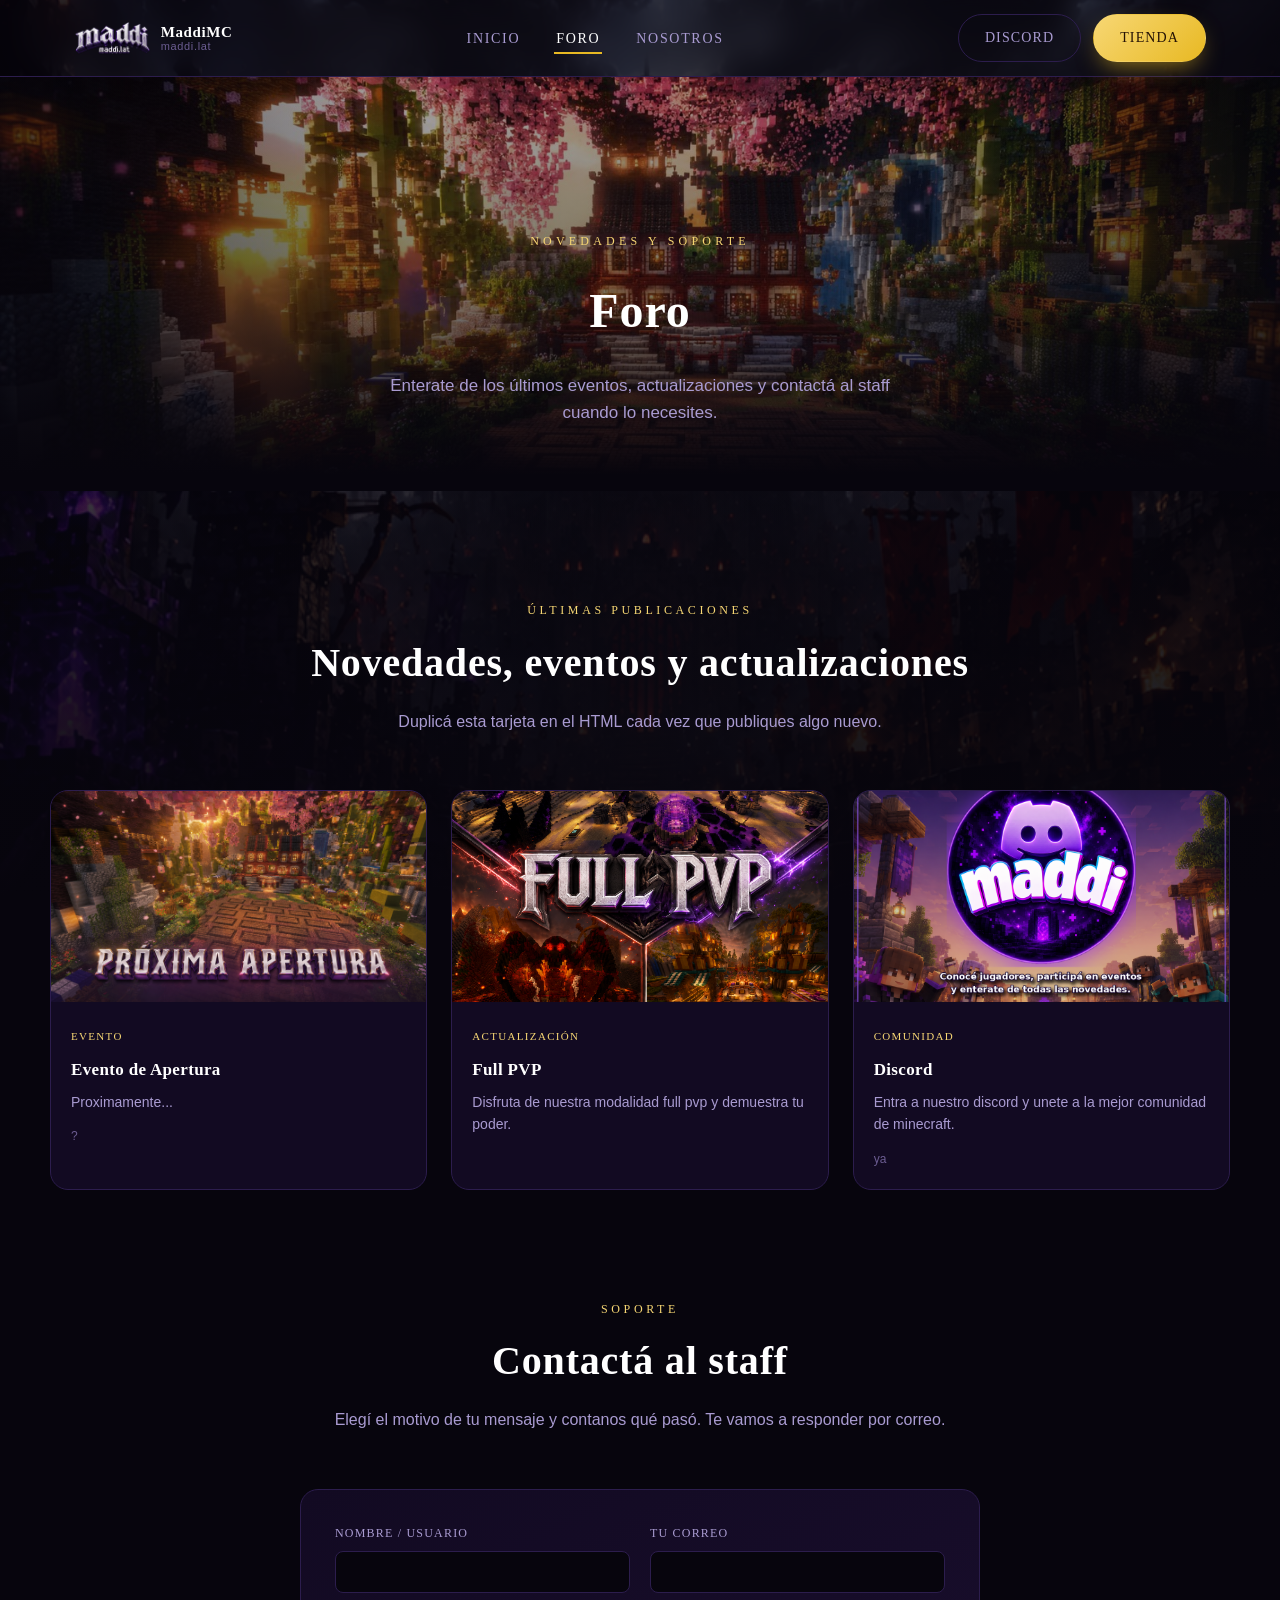
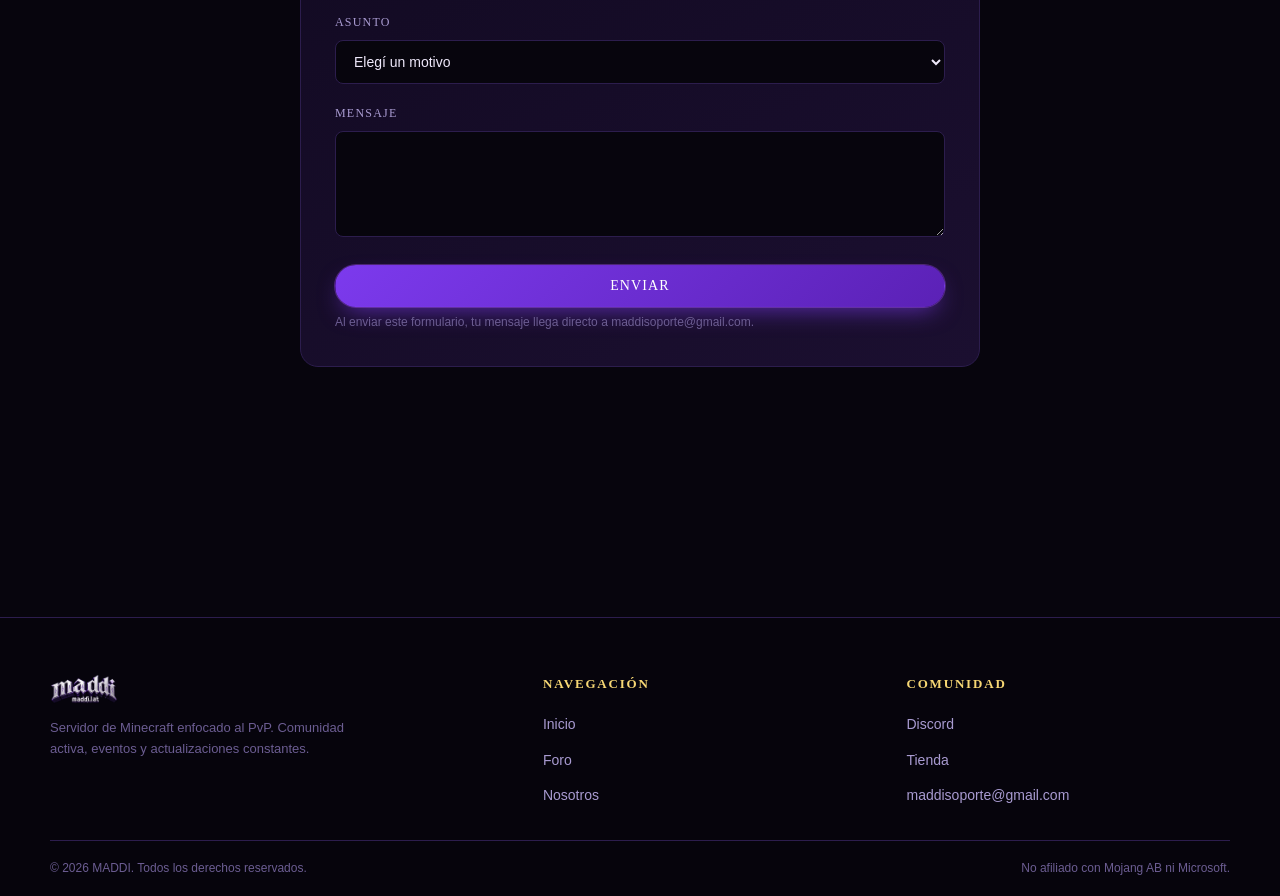
==== commit e0e36f67: "render de pagina, enfoque en foro y img" ====
--- a/pages/foro.html
+++ b/pages/foro.html
@@ -75,13 +75,13 @@
       <article class="news-card">
         <div class="news-card__img">
           <!-- Reemplazar por la imagen real de la publicación -->
-          <img src="../img/zonas-banner.webp" alt="">
+          <img src="../img/evento.webp" alt="">
         </div>
         <div class="news-card__body">
           <span class="news-card__tag">Evento</span>
-          <h3 class="news-card__title">Título de la novedad</h3>
-          <p class="news-card__excerpt">Un resumen breve de la novedad o el evento que se viene en el servidor.</p>
-          <p class="news-card__date">Fecha</p>
+          <h3 class="news-card__title">Evento de Apertura</h3>
+          <p class="news-card__excerpt">Proximamente...</p>
+          <p class="news-card__date">?</p>
         </div>
       </article>
 
@@ -91,21 +91,21 @@
         </div>
         <div class="news-card__body">
           <span class="news-card__tag">Actualización</span>
-          <h3 class="news-card__title">Título de la novedad</h3>
-          <p class="news-card__excerpt">Un resumen breve de la novedad o el evento que se viene en el servidor.</p>
-          <p class="news-card__date">Fecha</p>
+          <h3 class="news-card__title">Full PVP</h3>
+          <p class="news-card__excerpt">Disfruta de nuestra modalidad full pvp y demuestra tu poder.</p>
+          <p class="news-card__date"></p>
         </div>
       </article>
 
       <article class="news-card">
         <div class="news-card__img">
-          <img src="../img/zonas-banner.webp" alt="">
+          <img src="../img/discorsforo.webp" alt="">
         </div>
         <div class="news-card__body">
           <span class="news-card__tag">Comunidad</span>
-          <h3 class="news-card__title">Título de la novedad</h3>
-          <p class="news-card__excerpt">Un resumen breve de la novedad o el evento que se viene en el servidor.</p>
-          <p class="news-card__date">Fecha</p>
+          <h3 class="news-card__title">Discord</h3>
+          <p class="news-card__excerpt">Entra a nuestro discord y unete a la mejor comunidad de minecraft.</p>
+          <p class="news-card__date">ya</p>
         </div>
       </article>
     </div>
--- a/style.css
+++ b/style.css
@@ -737,14 +737,36 @@
 
 .zones {
   position: relative;
+  width: 100%;
+  margin: 0;
   border-radius: var(--radius-lg);
   overflow: hidden;
   border: 1px solid var(--line);
+  background: #050309;
+  box-shadow: 0 24px 60px -28px rgba(0,0,0,0.9), 0 0 34px rgba(124,58,237,0.12);
 }
 
 .zones img {
   width: 100%;
   display: block;
+}
+
+.zones__video {
+  display: block;
+  width: 100%;
+  max-width: 100%;
+  height: auto;
+  aspect-ratio: 16 / 9;
+  object-fit: contain;
+  background: #050309;
+}
+
+@media (max-width: 600px) {
+  .zones {
+    width: calc(100% - 32px);
+    margin-inline: auto;
+    border-radius: 12px;
+  }
 }
 
 .zones__caption {
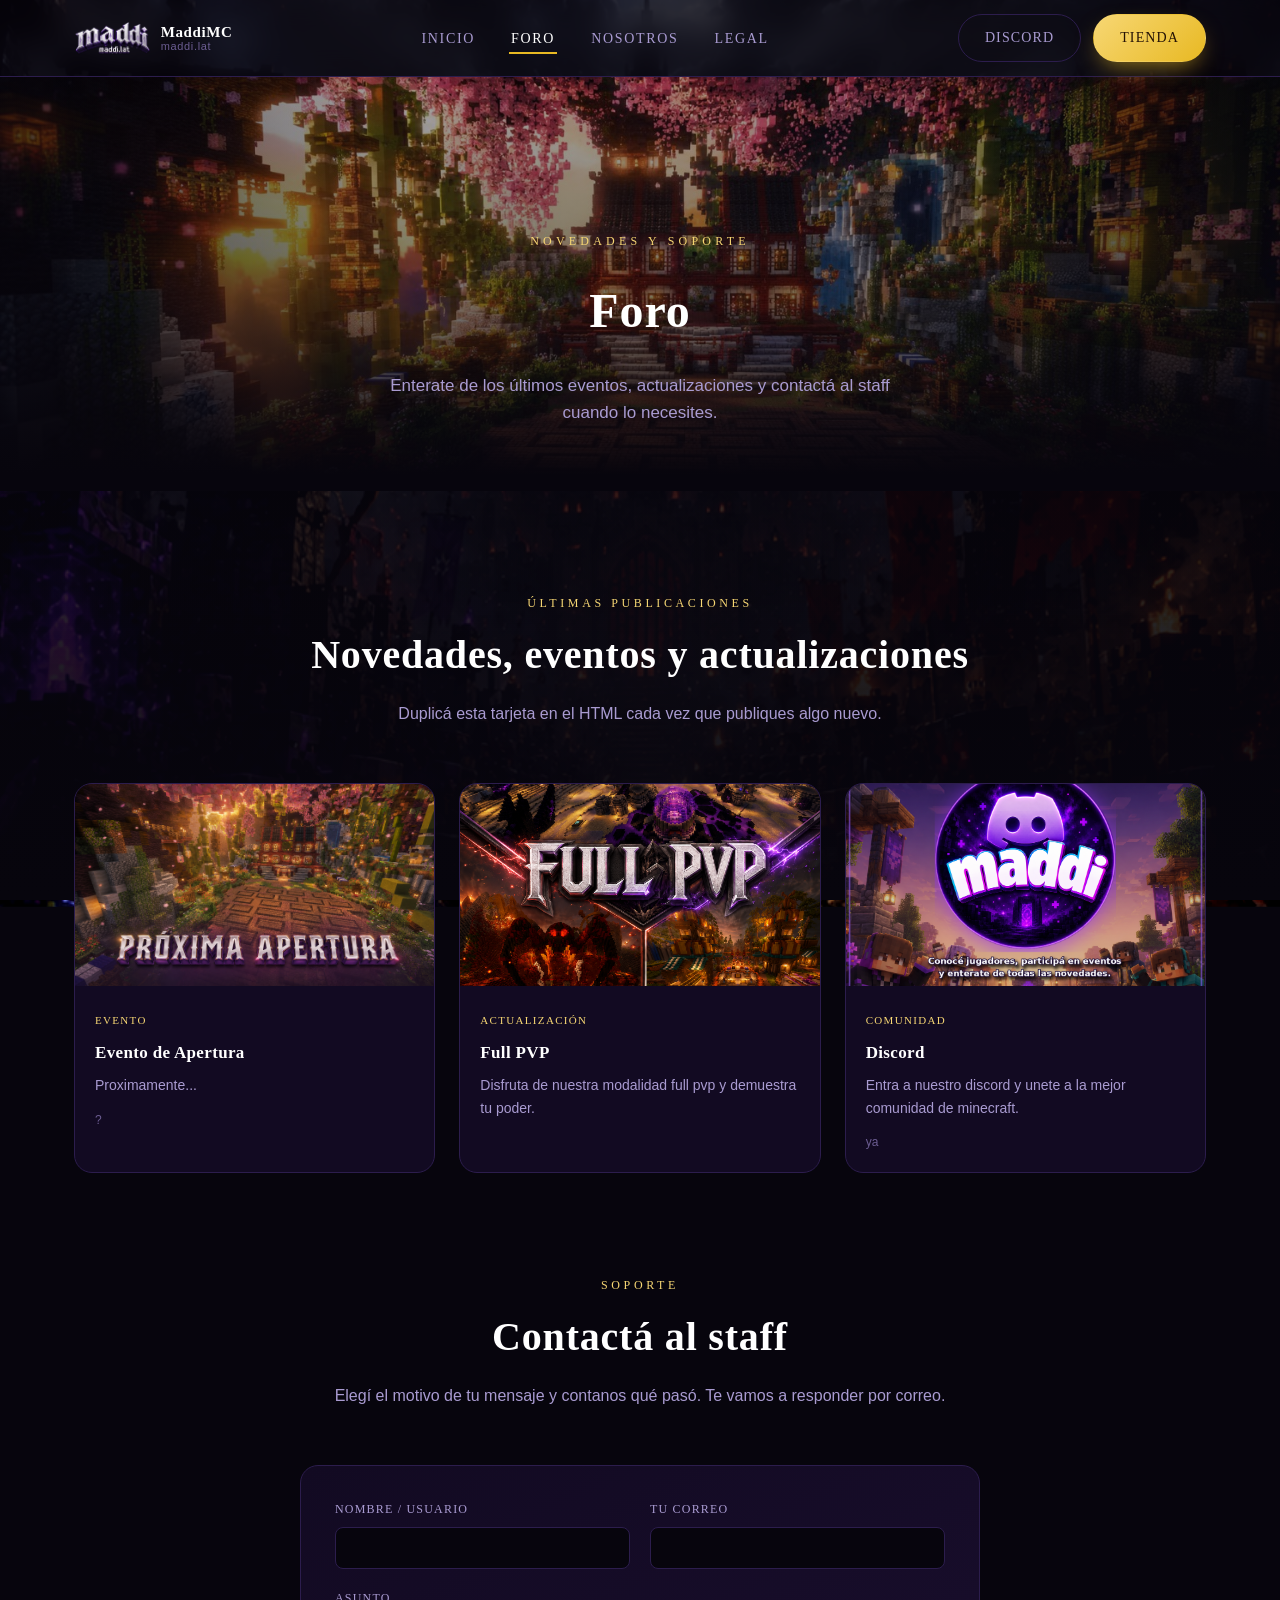
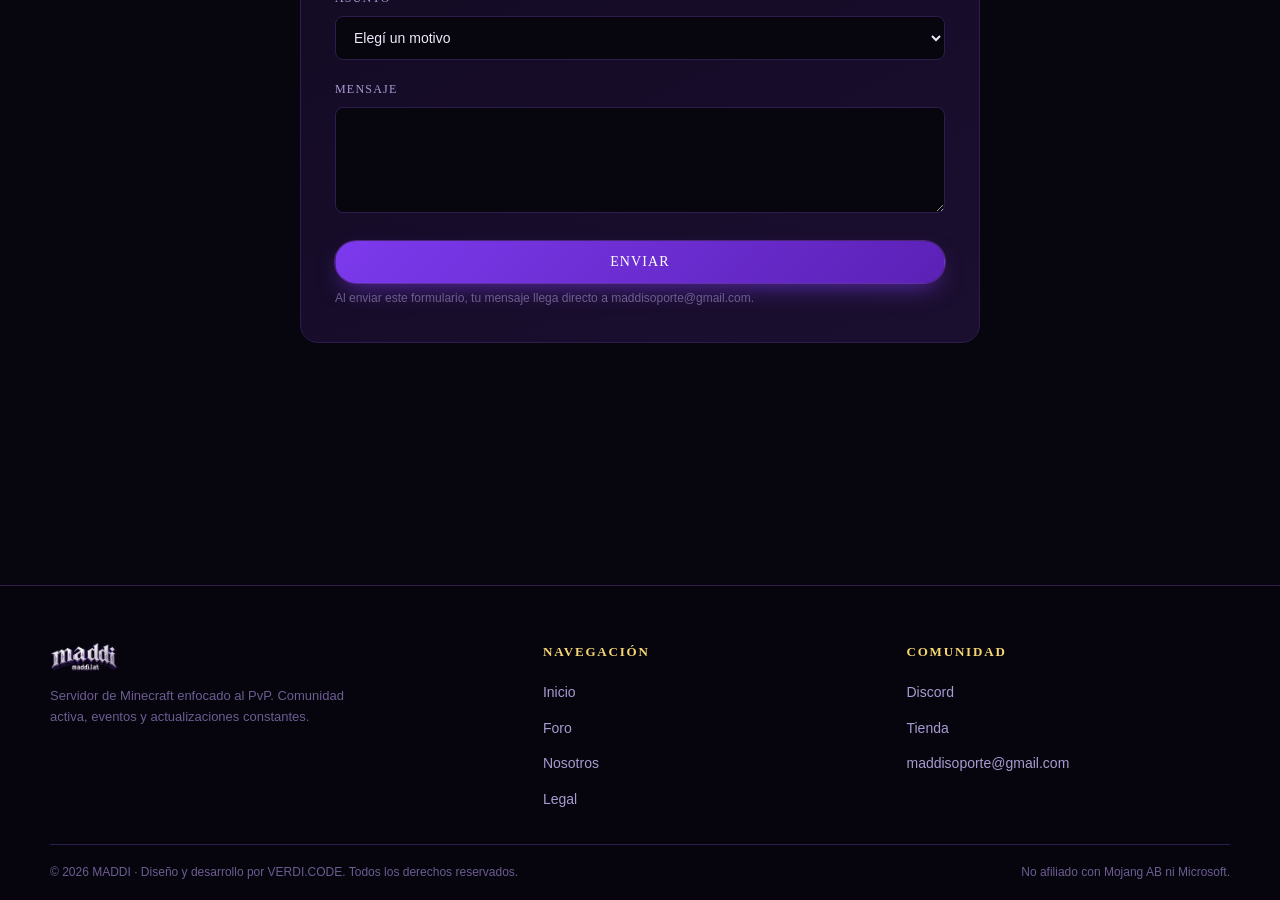
==== commit 27bd99f9: "actualizacion, añadido de img, cambio de imagen, renderizacion" ====
--- a/pages/foro.html
+++ b/pages/foro.html
@@ -42,6 +42,7 @@
       <li><a href="../index.html">Inicio</a></li>
       <li><a href="foro.html" aria-current="page">Foro</a></li>
       <li><a href="nosotros.html">Nosotros</a></li>
+      <li><a href="legal.html">Legal</a></li>
     </ul>
     <div class="nav__actions">
       <a class="btn btn--ghost" href="https://discord.gg/pamfXC4zZ" target="_blank" rel="noopener">Discord</a>
@@ -180,6 +181,7 @@
         <li><a href="../index.html">Inicio</a></li>
         <li><a href="foro.html">Foro</a></li>
         <li><a href="nosotros.html">Nosotros</a></li>
+        <li><a href="legal.html">Legal</a></li>
       </ul>
     </div>
     <div>
@@ -192,7 +194,7 @@
     </div>
   </div>
   <div class="container footer-bottom">
-    <span>© 2026 MADDI. Todos los derechos reservados.</span>
+    <span>© 2026 MADDI · Diseño y desarrollo por VERDI.CODE. Todos los derechos reservados.</span>
     <span>No afiliado con Mojang AB ni Microsoft.</span>
   </div>
 </footer>
--- a/style.css
+++ b/style.css
@@ -31,12 +31,16 @@
 
 *, *::before, *::after { box-sizing: border-box; }
 
-html { scroll-behavior: smooth; }
+html {
+  scroll-behavior: smooth;
+  overflow-x: clip;
+}
 
 body {
   margin: 0;
   position: relative;
   z-index: 0;
+  min-width: 0;
   background: var(--void);
   color: var(--text);
   font-family: var(--font-body);
@@ -44,6 +48,12 @@
   line-height: 1.6;
   -webkit-font-smoothing: antialiased;
   overflow-x: hidden;
+}
+
+main {
+  position: relative;
+  min-width: 0;
+  overflow: clip;
 }
 
 img { max-width: 100%; display: block; }
@@ -95,9 +105,10 @@
   width: 100%;
   height: 100%;
   object-fit: cover;
-  object-position: center 25%;
+  object-position: center 28%;
   opacity: 1;
-  filter: saturate(1) contrast(1.05);
+  filter: saturate(1.06) contrast(1.08) brightness(0.9);
+  transform: scale(1.015);
 }
 
 .bg-scene__lightning {
@@ -106,39 +117,64 @@
   mix-blend-mode: screen;
   opacity: 0;
   pointer-events: none;
+  will-change: opacity, filter;
+}
+
+/* Trazo dentado del rayo: aparece junto con el resplandor del cielo. */
+.bg-scene__lightning::before {
+  content: "";
+  position: absolute;
+  top: -3vh;
+  left: calc(var(--bolt-x, 50%) - 52px);
+  width: 104px;
+  height: min(58vh, 620px);
+  background: linear-gradient(180deg, #fff 0%, #dfc8ff 18%, #9a5cff 58%, rgba(102,42,190,0.2) 100%);
+  clip-path: polygon(49% 0, 61% 0, 52% 19%, 69% 25%, 49% 43%, 62% 48%, 38% 68%, 49% 73%, 25% 100%, 35% 72%, 24% 66%, 45% 47%, 32% 40%, 50% 23%, 40% 18%);
+  filter: blur(0.35px) drop-shadow(0 0 7px #fff) drop-shadow(0 0 22px #a855f7) drop-shadow(0 0 46px #6d28d9);
+  transform: rotate(var(--bolt-rotate, 0deg));
+  transform-origin: top center;
+}
+
+.bg-scene__lightning::after {
+  content: "";
+  position: absolute;
+  inset: 0;
+  background: radial-gradient(ellipse 48% 34% at var(--flash-x, 50%) 8%, rgba(225,205,255,0.72), rgba(133,77,255,0.22) 42%, transparent 74%);
 }
 
 .bg-scene__lightning--a {
-  background: radial-gradient(ellipse 55% 38% at 50% 12%, rgba(186, 120, 255, 0.95), rgba(124, 58, 237, 0.35) 45%, transparent 72%);
-  animation: lightning-burst-a 8s infinite;
+  --bolt-x: 67%;
+  --bolt-rotate: 8deg;
+  --flash-x: 67%;
+  animation: lightning-burst-a 7.5s infinite;
 }
 
 .bg-scene__lightning--b {
-  background: radial-gradient(ellipse 40% 30% at 22% 8%, rgba(168, 85, 247, 0.9), transparent 68%);
-  animation: lightning-burst-b 11s infinite;
-  animation-delay: 2.4s;
+  --bolt-x: 22%;
+  --bolt-rotate: -9deg;
+  --flash-x: 24%;
+  animation: lightning-burst-b 10.5s infinite;
+  animation-delay: 2.2s;
 }
 
 @keyframes lightning-burst-a {
-  0%, 88%, 100% { opacity: 0; }
-  88.4% { opacity: 1; }
-  88.7% { opacity: 0.15; }
-  89% { opacity: 0.85; }
-  89.4% { opacity: 0; }
-  93% { opacity: 0; }
-  93.3% { opacity: 0.6; }
-  93.6% { opacity: 0; }
+  0%, 61%, 100% { opacity: 0; }
+  61.5% { opacity: 0.82; }
+  62% { opacity: 0.12; }
+  62.5% { opacity: 0.96; }
+  63.2% { opacity: 0.08; }
+  64% { opacity: 0.48; }
+  65% { opacity: 0; }
 }
 
 @keyframes lightning-burst-b {
-  0%, 91%, 100% { opacity: 0; }
-  91.3% { opacity: 0.9; }
-  91.6% { opacity: 0.1; }
-  92% { opacity: 0.7; }
-  92.3% { opacity: 0; }
-  96.5% { opacity: 0; }
-  96.8% { opacity: 0.5; }
-  97.1% { opacity: 0; }
+  0%, 76%, 100% { opacity: 0; }
+  76.4% { opacity: 0.68; }
+  76.9% { opacity: 0.1; }
+  77.4% { opacity: 0.84; }
+  78.2% { opacity: 0; }
+  79% { opacity: 0.42; }
+  79.8% { opacity: 0; }
 }
 
 /* ---------- Destellos violeta/celeste sobre las armaduras del fondo ---------- */
@@ -156,23 +192,42 @@
   border-radius: 50%;
   transform: translate(-50%, -50%) scale(0.7);
   mix-blend-mode: screen;
-  filter: blur(3px);
+  background: radial-gradient(circle, var(--spark-color, rgba(196,140,255,0.92)) 0 2%, rgba(255,255,255,0.54) 3%, transparent 34%);
+  filter: drop-shadow(0 0 8px var(--spark-color, #b96cff));
   opacity: 0;
   animation-name: spark-twinkle;
   animation-timing-function: ease-in-out;
   animation-iteration-count: infinite;
 }
 
+.spark::before,
+.spark::after {
+  content: "";
+  position: absolute;
+  left: 50%;
+  top: 50%;
+  border-radius: 999px;
+  background: linear-gradient(90deg, transparent, rgba(255,255,255,0.98), var(--spark-color, #c084fc), transparent);
+  transform: translate(-50%, -50%);
+  box-shadow: 0 0 8px var(--spark-color, #a855f7);
+}
+
+.spark::before { width: 44%; height: 2px; }
+.spark::after  { width: 2px; height: 44%; }
+
 @keyframes spark-twinkle {
-  0%, 100% { opacity: 0; transform: translate(-50%, -50%) scale(0.65); }
-  50% { opacity: var(--spark-max, 0.75); transform: translate(-50%, -50%) scale(1); }
+  0%, 34%, 100% { opacity: 0; transform: translate(-50%, -50%) scale(0.55) rotate(0deg); }
+  39% { opacity: var(--spark-max, 0.75); transform: translate(-50%, -50%) scale(1.05) rotate(12deg); }
+  44% { opacity: 0.12; transform: translate(-50%, -50%) scale(0.72) rotate(20deg); }
+  48% { opacity: calc(var(--spark-max, 0.75) * 0.78); transform: translate(-50%, -50%) scale(0.92) rotate(26deg); }
+  54% { opacity: 0; transform: translate(-50%, -50%) scale(0.62) rotate(34deg); }
 }
 
 /* violeta — lado izquierdo, donde el fondo ya tiene espadas y armaduras moradas */
 .spark--v1 {
   top: 63%; left: 7%;
   width: 150px; height: 150px;
-  background: radial-gradient(circle, rgba(196, 140, 255, 0.9) 0%, transparent 70%);
+  --spark-color: #ca8cff;
   --spark-max: 0.85;
   animation-duration: 4.5s;
   animation-delay: 0.2s;
@@ -180,7 +235,7 @@
 .spark--v2 {
   top: 48%; left: 4%;
   width: 100px; height: 100px;
-  background: radial-gradient(circle, rgba(168, 85, 247, 0.85) 0%, transparent 70%);
+  --spark-color: #a855f7;
   --spark-max: 0.7;
   animation-duration: 6s;
   animation-delay: 1.8s;
@@ -188,7 +243,7 @@
 .spark--v3 {
   top: 77%; left: 13%;
   width: 90px; height: 90px;
-  background: radial-gradient(circle, rgba(216, 160, 255, 0.85) 0%, transparent 70%);
+  --spark-color: #daa6ff;
   --spark-max: 0.65;
   animation-duration: 5.2s;
   animation-delay: 3.1s;
@@ -198,7 +253,7 @@
 .spark--c1 {
   top: 66%; left: 91%;
   width: 140px; height: 140px;
-  background: radial-gradient(circle, rgba(120, 230, 255, 0.9) 0%, transparent 70%);
+  --spark-color: #78e6ff;
   --spark-max: 0.85;
   animation-duration: 4.8s;
   animation-delay: 0.9s;
@@ -206,7 +261,7 @@
 .spark--c2 {
   top: 80%; left: 86%;
   width: 100px; height: 100px;
-  background: radial-gradient(circle, rgba(94, 210, 245, 0.85) 0%, transparent 70%);
+  --spark-color: #5ed2f5;
   --spark-max: 0.7;
   animation-duration: 5.6s;
   animation-delay: 2.5s;
@@ -214,7 +269,7 @@
 .spark--c3 {
   top: 56%; left: 96%;
   width: 80px; height: 80px;
-  background: radial-gradient(circle, rgba(150, 235, 255, 0.85) 0%, transparent 70%);
+  --spark-color: #96ebff;
   --spark-max: 0.6;
   animation-duration: 4.2s;
   animation-delay: 1.3s;
@@ -399,7 +454,7 @@
 
 .hero {
   position: relative;
-  min-height: 78vh;
+  min-height: min(82svh, 860px);
   display: flex;
   flex-direction: column;
   align-items: center;
@@ -624,7 +679,8 @@
 
 @media (max-width: 640px) {
   .ip-panel { grid-template-columns: 1fr; }
-  .ip-panel__stats { flex-direction: row; }
+  .ip-panel__stats { flex-direction: row; min-width: 0; }
+  .ip-stat { flex: 1 1 0; min-width: 0; }
 }
 
 /* ==========================================================================
@@ -632,8 +688,15 @@
    ========================================================================== */
 
 .section {
-  padding: 110px 0 0;
-  position: relative;
+  padding-top: clamp(76px, 8vw, 110px);
+  position: relative;
+}
+
+/* Mantiene el aire lateral incluso cuando una sección también es container. */
+.section.container {
+  width: 100%;
+  padding-right: 24px;
+  padding-left: 24px;
 }
 
 .section__eyebrow {
@@ -738,7 +801,9 @@
 .zones {
   position: relative;
   width: 100%;
+  max-width: 1100px;
   margin: 0;
+  margin-inline: auto;
   border-radius: var(--radius-lg);
   overflow: hidden;
   border: 1px solid var(--line);
@@ -763,8 +828,7 @@
 
 @media (max-width: 600px) {
   .zones {
-    width: calc(100% - 32px);
-    margin-inline: auto;
+    width: 100%;
     border-radius: 12px;
   }
 }
@@ -912,12 +976,35 @@
 }
 
 @media (max-width: 860px) {
-  .nav__toggle { display: inline-flex; align-items: center; }
+  body.nav-open { overflow: hidden; }
+  .nav {
+    padding: 11px 18px;
+    gap: 12px;
+  }
+  .nav__toggle {
+    display: inline-flex;
+    align-items: center;
+    justify-content: center;
+    order: 3;
+    margin-left: 0;
+    min-width: 42px;
+    min-height: 42px;
+  }
+  .nav__actions {
+    order: 2;
+    margin-left: auto;
+  }
+  .nav__actions .btn {
+    padding: 10px 16px;
+    font-size: 12px;
+  }
   .nav__links {
     position: absolute;
     top: 100%; left: 0; right: 0;
-    background: var(--deep);
+    background: rgba(12, 7, 23, 0.97);
     border-bottom: 1px solid var(--line);
+    box-shadow: 0 22px 42px rgba(0,0,0,0.52);
+    backdrop-filter: blur(18px);
     flex-direction: column;
     gap: 0;
     padding: 8px 0;
@@ -929,6 +1016,92 @@
   .about-grid { grid-template-columns: 1fr; }
   .shop-cta { grid-template-columns: 1fr; text-align: center; }
   .shop-cta img { margin: 0 auto; }
+}
+
+@media (max-width: 640px) {
+  .container { padding-inline: 16px; }
+
+  .site-header { background: rgba(7,5,13,0.9); }
+  .nav { padding: 9px 14px; }
+  .nav__actions { display: none; }
+  .nav__toggle { margin-left: auto; }
+  .nav__brand img { height: 30px; }
+  .nav__brand-title { font-size: 14px; }
+
+  .hero {
+    min-height: calc(100svh - 58px);
+    padding: 90px 16px 76px;
+  }
+  .hero--compact {
+    min-height: 48svh;
+    padding-top: 92px;
+    padding-bottom: 52px;
+  }
+  .hero__content { gap: 16px; width: 100%; }
+  .hero__eyebrow { font-size: 10px; letter-spacing: 0.24em; }
+  .hero__logo { width: min(360px, 86vw); }
+  .hero__tagline { font-size: 15px; max-width: 34rem; }
+  .hero__actions {
+    width: 100%;
+    flex-direction: column;
+    align-items: center;
+    gap: 11px;
+  }
+  .hero__actions .btn {
+    width: min(100%, 320px);
+    min-height: 46px;
+  }
+
+  .ip-panel { margin-top: -34px; border-radius: 14px; }
+  .ip-panel__main { padding: 18px; gap: 12px; }
+  .ip-panel__value { font-size: 18px; }
+  .ip-panel__copy { padding: 9px 13px; font-size: 11px; }
+  .ip-stat { padding: 14px 12px; }
+  .ip-stat__value { font-size: 17px; }
+
+  .section.container {
+    padding-right: 16px;
+    padding-left: 16px;
+  }
+  .section__head { margin-bottom: 34px; }
+  .section__title { font-size: clamp(24px, 8.2vw, 31px); line-height: 1.22; }
+  .section__lede { font-size: 14px; }
+  .section__eyebrow { font-size: 10px; letter-spacing: 0.23em; }
+
+  .about-grid { gap: 18px; }
+  .panel,
+  .form-panel,
+  .purchases,
+  .shop-cta { padding: 20px; }
+  .shop-cta { gap: 15px; }
+  .shop-cta img { width: 66px; height: 66px; }
+
+  .news-grid,
+  .team-grid { grid-template-columns: minmax(0, 1fr); gap: 18px; }
+  .field-row { gap: 0; }
+
+  .footer-grid {
+    grid-template-columns: 1fr;
+    gap: 28px;
+    padding-top: 42px;
+  }
+  .footer-grid > div:first-child { grid-column: auto; }
+  .footer-bottom { flex-direction: column; align-items: flex-start; }
+  .site-footer { margin-top: 90px; }
+  .section--end { padding-bottom: 78px; }
+
+  .bg-scene__image { object-position: center 22%; }
+  .bg-scene__lightning::before { height: 44vh; width: 72px; left: calc(var(--bolt-x, 50%) - 36px); }
+  .spark { transform: translate(-50%, -50%) scale(0.6); }
+}
+
+@media (max-width: 380px) {
+  .nav__brand-ip { display: none; }
+  .btn { padding: 11px 18px; font-size: 12px; }
+  .ip-panel__main { flex-wrap: wrap; }
+  .ip-panel__copy { margin-left: auto; }
+  .ip-stat__label { font-size: 9px; }
+  .panel h3 { font-size: 16px; }
 }
 
 /* ==========================================================================
@@ -1142,7 +1315,7 @@
 .pillar h4 { font-size: 15px; color: var(--gold-2); letter-spacing: 0.06em; margin-bottom: 8px; }
 .pillar p { font-size: 14px; color: var(--text-muted); }
 
-.section--end { padding-bottom: 110px; }
+.section--end { padding-bottom: clamp(78px, 8vw, 110px); }
 
 /* ==========================================================================
    PLACEHOLDER DE IMAGEN
@@ -1164,3 +1337,41 @@
   letter-spacing: 0.06em;
   padding: 20px;
 }
+
+/* Overrides finales para componentes declarados después del bloque responsive. */
+@media (max-width: 640px) {
+  .form-panel { padding: 20px; }
+  .field-row { gap: 0; }
+  .news-grid,
+  .team-grid { grid-template-columns: minmax(0, 1fr); gap: 18px; }
+}
+
+/* ==========================================================================
+   LEGAL — aviso legal / términos y copyright
+   ========================================================================== */
+
+.legal { max-width: 780px; margin: 0 auto; }
+
+.legal .panel + .panel { margin-top: 22px; }
+
+.legal h4 {
+  font-size: 15px;
+  color: var(--gold-2);
+  letter-spacing: 0.04em;
+  margin-bottom: 10px;
+}
+
+.legal ul,
+.legal ol {
+  color: var(--text-muted);
+  padding-left: 20px;
+  margin-top: 8px;
+}
+
+.legal li { margin-bottom: 8px; line-height: 1.6; }
+
+.legal .legal-updated {
+  font-size: 12px;
+  color: var(--text-faint);
+  margin-top: 4px;
+}
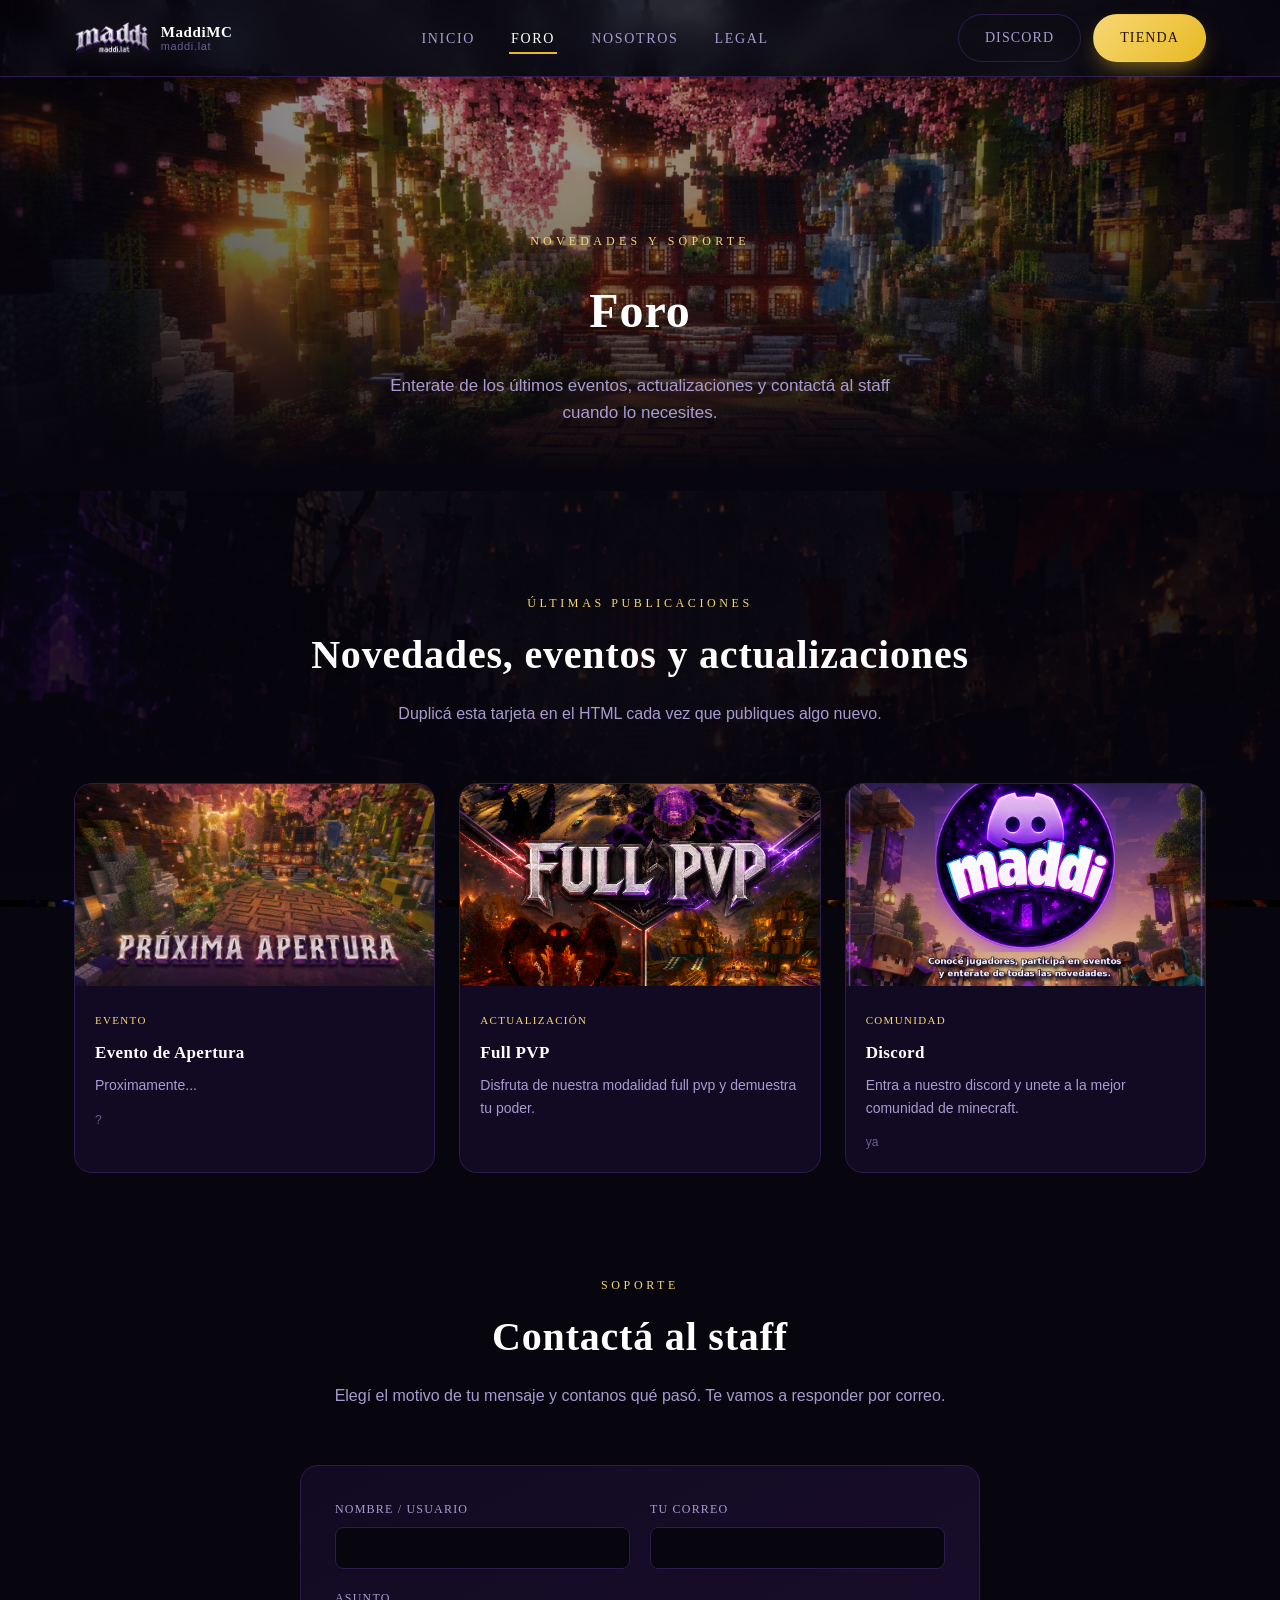
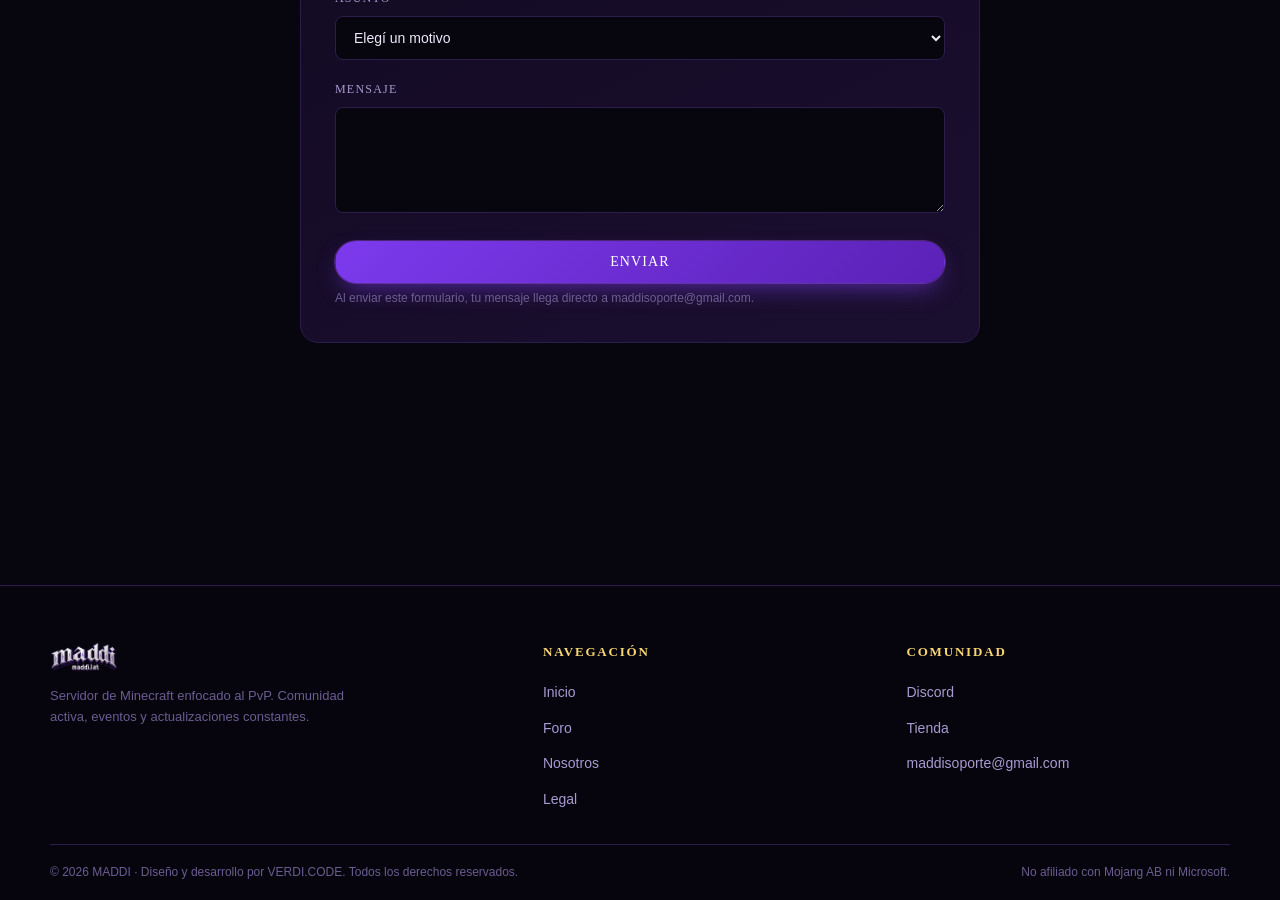
==== commit cedc6110: "linkeado de tebex" ====
--- a/pages/foro.html
+++ b/pages/foro.html
@@ -46,7 +46,7 @@
     </ul>
     <div class="nav__actions">
       <a class="btn btn--ghost" href="https://discord.gg/pamfXC4zZ" target="_blank" rel="noopener">Discord</a>
-      <a class="btn btn--gold" href="#" target="_blank" rel="noopener">Tienda</a>
+      <a class="btn btn--gold" href="https://maddi-store.tebex.store/" target="_blank" rel="noopener">Tienda</a>
     </div>
   </nav>
 </header>
@@ -188,7 +188,7 @@
       <h4>Comunidad</h4>
       <ul>
         <li><a href="https://discord.gg/pamfXC4zZ" target="_blank" rel="noopener">Discord</a></li>
-        <li><a href="#" target="_blank" rel="noopener">Tienda</a></li>
+        <li><a href="https://maddi-store.tebex.store/" target="_blank" rel="noopener">Tienda</a></li>
         <li><a href="mailto:maddisoporte@gmail.com">maddisoporte@gmail.com</a></li>
       </ul>
     </div>
--- a/style.css
+++ b/style.css
@@ -838,6 +838,96 @@
   color: var(--text-faint);
   font-size: 13px;
   margin-top: 12px;
+}
+
+/* ==========================================================================
+   COMPRAS RECIENTES — cuadro fijo arriba a la izquierda (datos reales de Tebex)
+   ========================================================================== */
+
+.recent-buyers {
+  position: static;
+  top: 80px;
+  left: 20px;
+  z-index: 60;
+  width: 148px;
+  background: rgba(18, 10, 34, 0.82);
+  backdrop-filter: blur(10px);
+  border: 1px solid var(--line);
+  border-radius: var(--radius);
+  padding: 10px;
+  box-shadow: 0 20px 45px -18px rgba(0,0,0,0.75);
+}
+
+.recent-buyers[hidden] { display: none; }
+
+.recent-buyers__head {
+  display: flex;
+  align-items: center;
+  gap: 6px;
+  font-family: var(--font-display);
+  font-size: 9.5px;
+  letter-spacing: 0.08em;
+  text-transform: uppercase;
+  color: var(--text-muted);
+  margin-bottom: 8px;
+}
+
+.recent-buyers__dot {
+  width: 6px; height: 6px;
+  border-radius: 50%;
+  background: #3fce6a;
+  box-shadow: 0 0 8px #3fce6a;
+  flex-shrink: 0;
+  animation: recent-buyers-pulse 1.8s ease-in-out infinite;
+}
+
+@keyframes recent-buyers-pulse {
+  0%, 100% { opacity: 1; }
+  50% { opacity: 0.35; }
+}
+
+/* Grilla de 3x3 — solo el busto, el nombre queda como tooltip (title) */
+.recent-buyers__list {
+  list-style: none;
+  margin: 0;
+  padding: 0;
+  display: grid;
+  grid-template-columns: repeat(3, 1fr);
+  gap: 6px;
+}
+
+.recent-buyers__item {
+  aspect-ratio: 1;
+  border-radius: 6px;
+  overflow: hidden;
+  background: var(--deep-2);
+  border: 1px solid var(--line);
+  transition: border-color 0.2s ease, transform 0.2s ease;
+}
+.recent-buyers__item:hover {
+  border-color: var(--violet-2);
+  transform: translateY(-2px);
+}
+
+.recent-buyers__avatar {
+  display: block;
+  width: 100%;
+  height: 100%;
+}
+.recent-buyers__avatar img { width: 100%; height: 100%; object-fit: cover; display: block; }
+
+@media (prefers-reduced-motion: reduce) {
+  .recent-buyers__dot { animation: none; }
+}
+
+/* En pantallas chicas se achica un poco más, pero se mantiene SIEMPRE fijo (nunca vuelve al flujo normal) */
+@media (max-width: 860px) {
+  .recent-buyers {
+    top: 68px;
+    left: 12px;
+    width: 128px;
+    padding: 8px;
+  }
 }
 
 /* ==========================================================================
